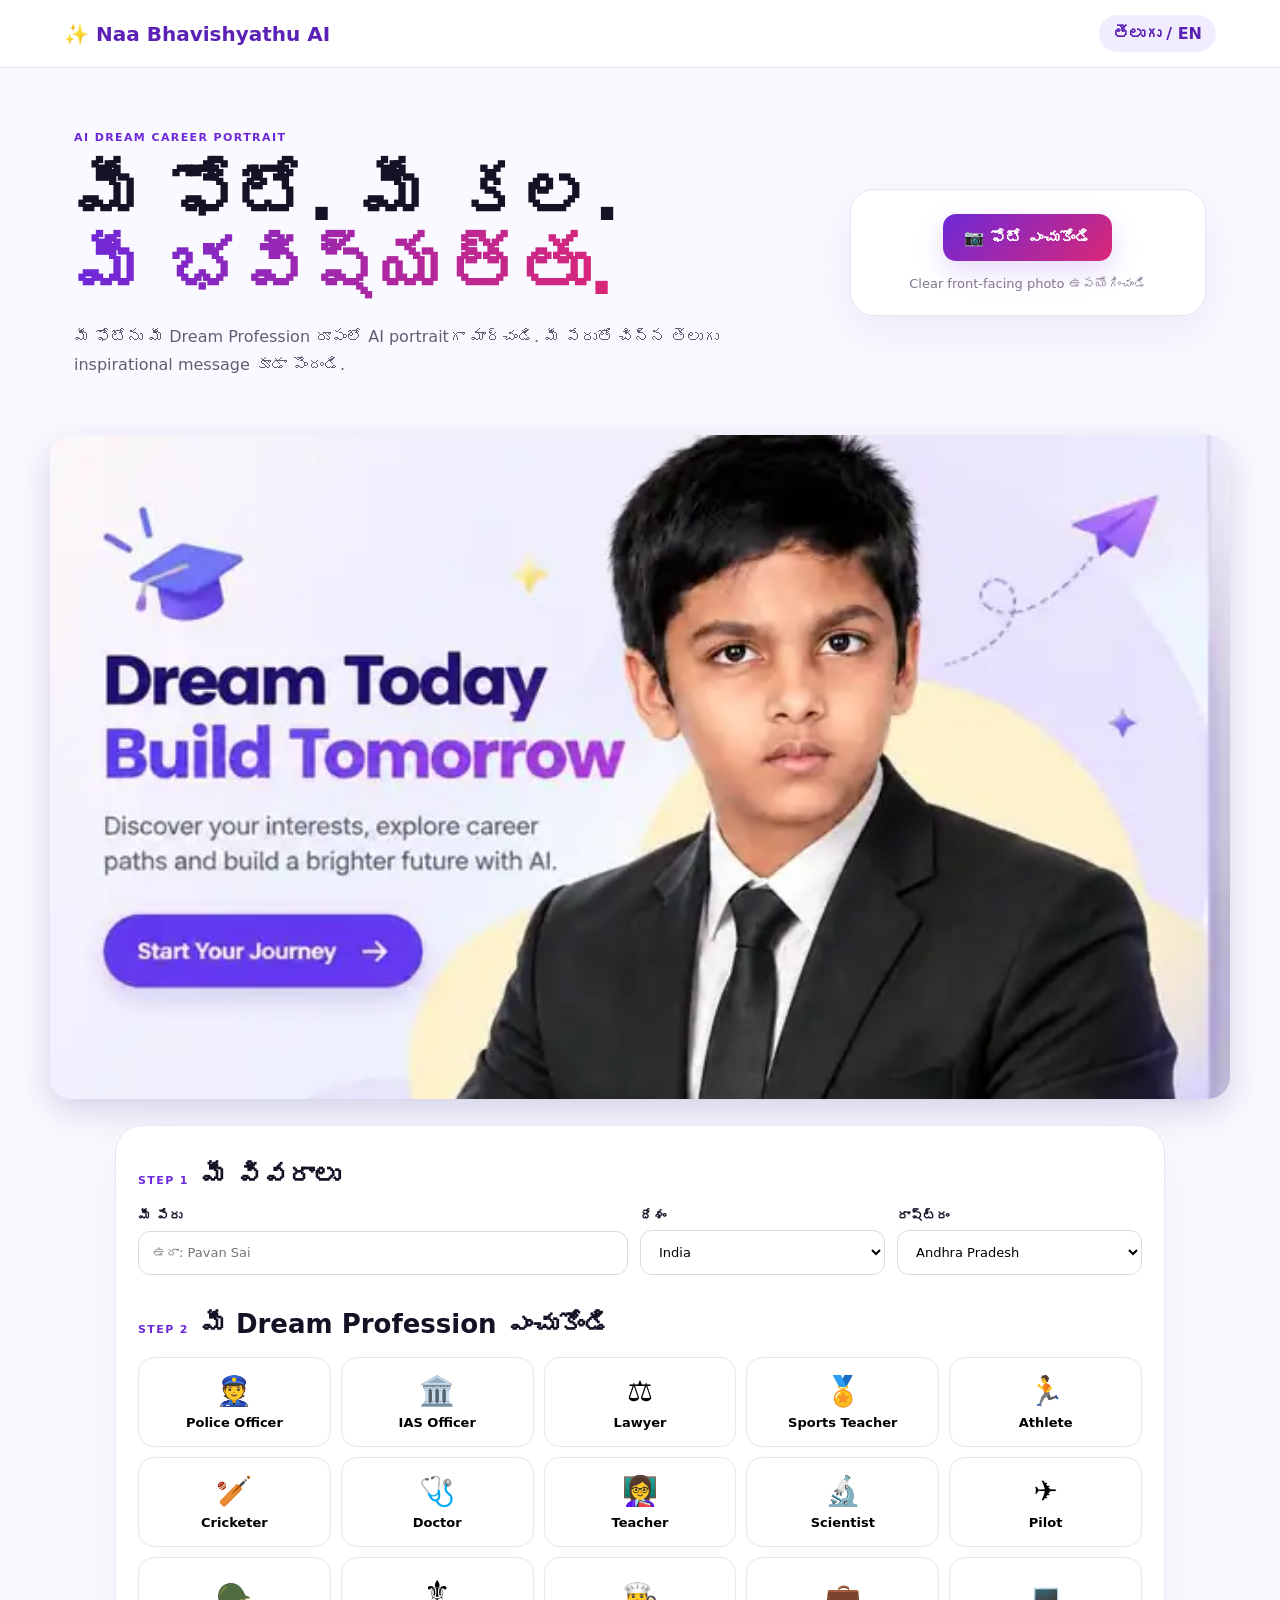
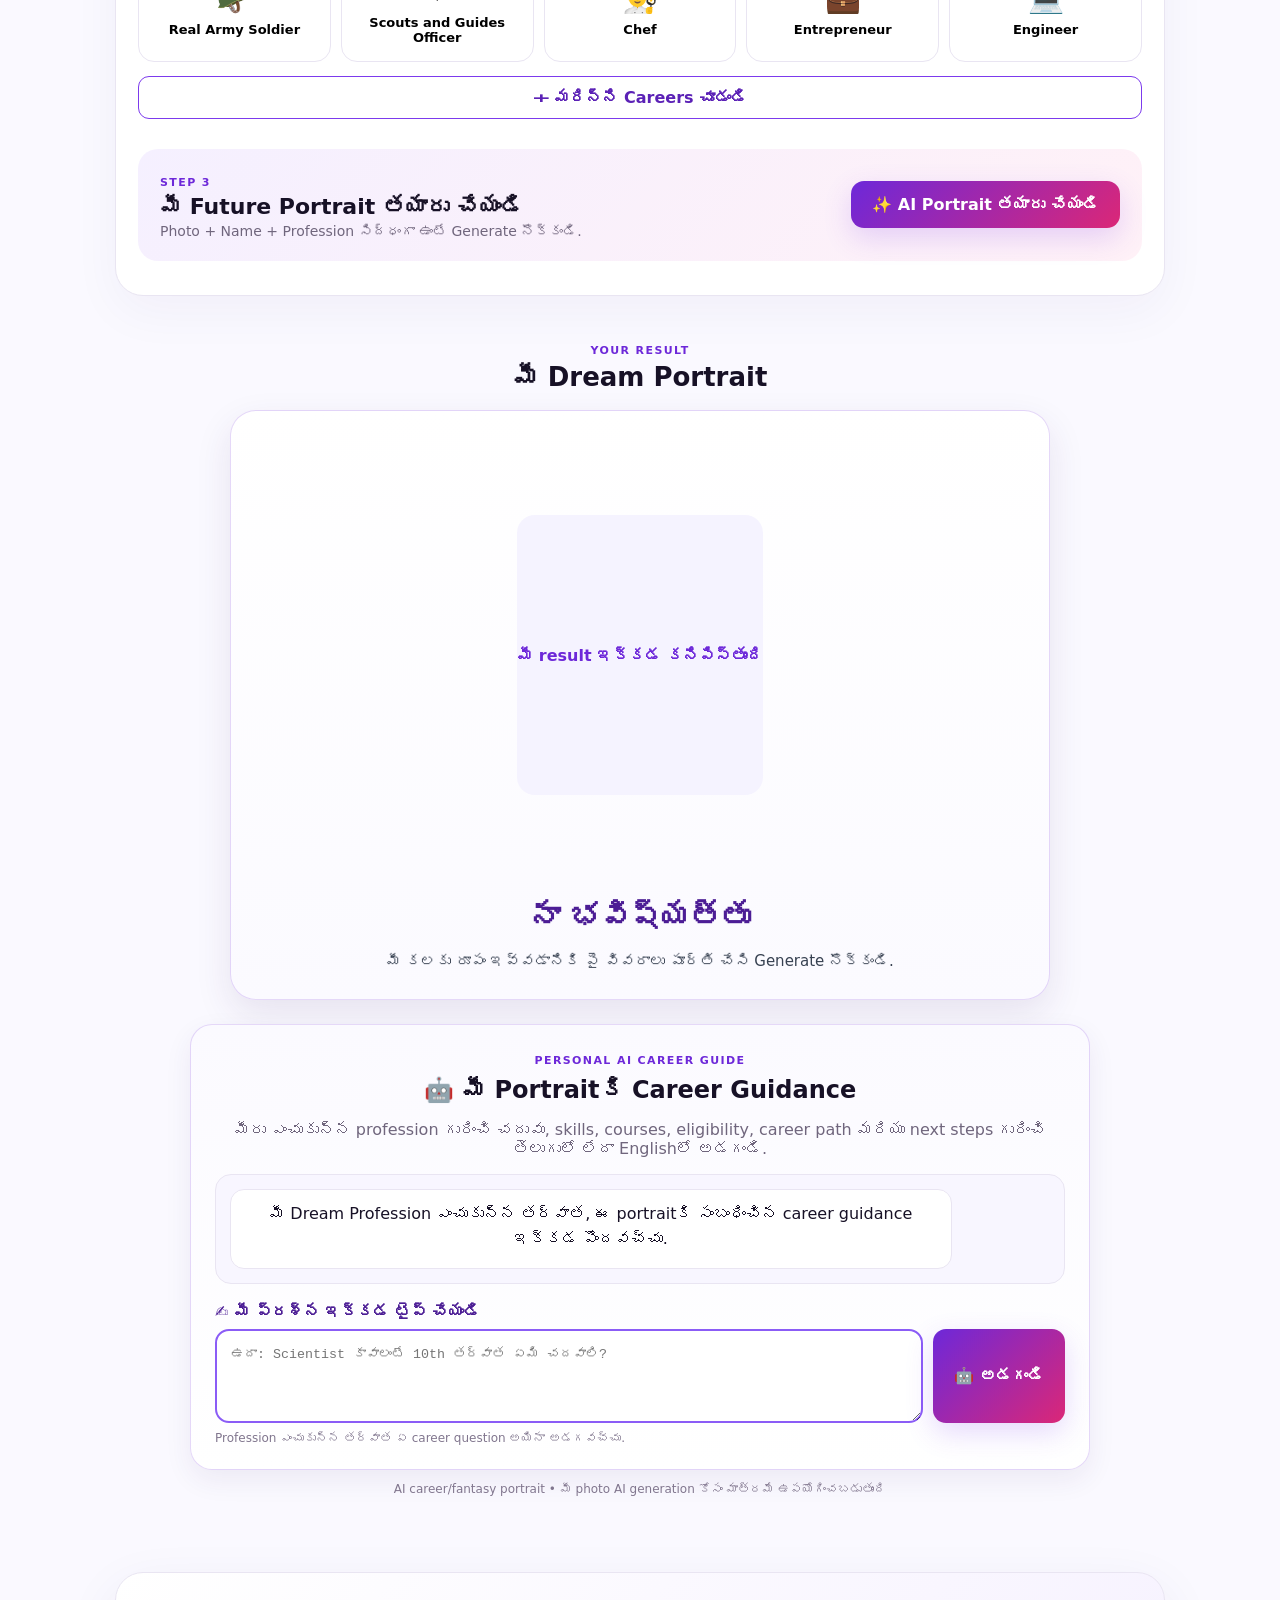
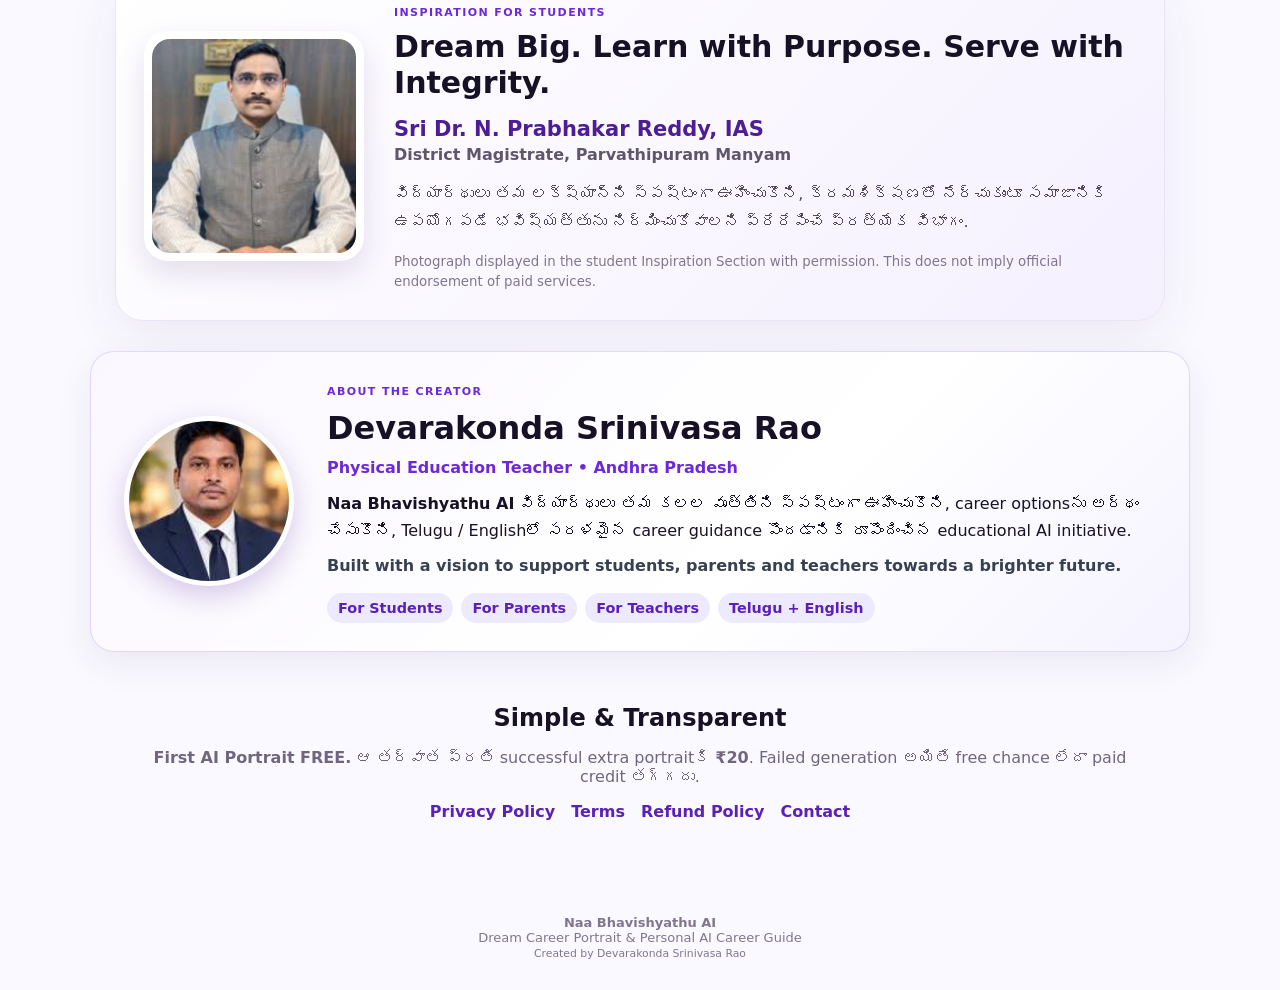
==== index.html @ 5240d1e5 "Add career answer and photo result panel" ====
<!doctype html>
<html lang="te">
<head>
<meta charset="UTF-8">
<meta name="viewport" content="width=device-width,initial-scale=1.0">
<meta name="theme-color" content="#6d28d9">
<title>Naa Bhavishyathu AI</title>
<!-- Google tag (gtag.js) -->
<script async src="https://www.googletagmanager.com/gtag/js?id=G-NR4S8W0K9M"></script>
<script>
  window.dataLayer = window.dataLayer || [];
  function gtag(){dataLayer.push(arguments);}
  gtag('js', new Date());
  gtag('config', 'G-NR4S8W0K9M');
</script>
<link rel="stylesheet" href="style.css?v=20261015-1">
<style>
[hidden]{display:none!important}
.poster{max-width:820px;margin:0 auto;padding:18px;border-radius:26px;background:linear-gradient(180deg,#ffffff 0%,#fbfaff 100%);border:1px solid rgba(109,40,217,.18);box-shadow:0 14px 36px rgba(55,32,95,.10);overflow:hidden}
.poster img{display:block;width:100%;max-height:760px;object-fit:cover;border-radius:18px;background:#f3f4f6}
.poster h3{margin:18px 8px 8px;text-align:center;font-size:clamp(1.35rem,2.4vw,1.9rem);color:#4c1d95}
.poster p{margin:0 12px 12px;text-align:center;line-height:1.75;font-size:1rem;color:#374151;white-space:pre-line}
.poster .placeholder{min-height:280px;display:grid;place-items:center;border-radius:18px;background:#f5f3ff;color:#6d28d9;font-weight:700}
.floating-roadmap{position:fixed;right:16px;bottom:18px;z-index:35;width:min(260px,38vw);border-radius:20px;overflow:hidden;background:#fff;border:1px solid rgba(109,40,217,.16);box-shadow:0 16px 40px rgba(55,32,95,.22)}
.floating-roadmap img{display:block;width:100%;height:auto}
.floating-roadmap .roadmap-label{padding:9px 10px;text-align:center;font-weight:800;font-size:.86rem;color:#5b21b6;background:linear-gradient(90deg,#fff7ed,#eef2ff)}
@media(max-width:700px){.floating-roadmap{width:150px;right:10px;bottom:12px;border-radius:14px}.floating-roadmap .roadmap-label{font-size:.72rem;padding:7px 6px}}



.creator-section{display:grid;grid-template-columns:180px minmax(0,1fr);gap:28px;align-items:center;margin:28px auto;padding:28px;max-width:1100px;border:1px solid rgba(109,40,217,.16);border-radius:24px;background:linear-gradient(135deg,#faf7ff 0%,#ffffff 62%,#f5f3ff 100%);box-shadow:0 12px 34px rgba(55,32,95,.08)}
.creator-photo{display:flex;justify-content:center;align-items:center}.creator-photo img{width:170px;height:170px;object-fit:cover;border-radius:50%;border:5px solid #fff;box-shadow:0 10px 28px rgba(76,29,149,.22);background:#ede9fe}.creator-copy .pill{display:inline-flex;margin-bottom:8px}.creator-copy h2{margin:4px 0 5px;font-size:clamp(1.45rem,2.5vw,2.05rem);line-height:1.15}.creator-role{margin:0 0 12px;font-weight:700;color:#6d28d9}.creator-copy p{margin:8px 0;line-height:1.7}.creator-trust{font-weight:700;color:#374151}.creator-tags{display:flex;flex-wrap:wrap;gap:8px;margin-top:14px}.creator-tags span{padding:7px 11px;border-radius:999px;background:#ede9fe;color:#5b21b6;font-size:.9rem;font-weight:700}
.result-agent{margin:24px auto 8px;max-width:900px;padding:24px;border:1px solid rgba(109,40,217,.18);border-radius:22px;background:linear-gradient(180deg,#fbfaff 0%,#fff 100%);box-shadow:0 10px 28px rgba(55,32,95,.07)}
.result-agent h2{margin:8px 0}.result-agent .agent-messages{margin-top:14px}
@media(max-width:700px){.creator-section{grid-template-columns:1fr;text-align:center;padding:22px 18px}.creator-photo img{width:145px;height:145px}.creator-tags{justify-content:center}.result-agent{padding:18px 14px;margin-top:18px}}
</style>
<script>
  window.va = window.va || function () { (window.vaq = window.vaq || []).push(arguments); };
  window.si = window.si || function () { (window.siq = window.siq || []).push(arguments); };
</script>
<script defer src="/_vercel/insights/script.js"></script>
<script defer src="/_vercel/speed-insights/script.js"></script>
<script src="https://checkout.razorpay.com/v1/checkout.js"></script><style id="corner-career-style">
.corner-career-card{position:fixed;right:14px;bottom:16px;z-index:30;width:min(330px,calc(100vw - 28px));padding:13px 15px;border-radius:20px;background:linear-gradient(125deg,#fff7ed,#ecfeff 55%,#f3e8ff);box-shadow:0 8px 32px #312e8150;border:2px solid #a78bfa;color:#312e81;text-align:center}
.corner-career-heading{font-size:1rem;font-weight:900;color:#6d28d9}
.corner-career-steps{display:flex;justify-content:center;align-items:center;flex-wrap:wrap;gap:5px;font-size:.76rem;margin:9px 0;font-weight:800}
.corner-career-steps b{color:#f97316}
.corner-career-card p{margin:0;font-size:.78rem;font-weight:700}
@media(max-width:650px){.corner-career-card{position:relative;right:auto;bottom:auto;width:auto;margin:12px 14px 20px;padding:12px}}
</style>
<style>.career-corner{position:fixed;right:14px;bottom:16px;z-index:25;width:min(235px,42vw);padding:15px;background:linear-gradient(130deg,#fff7ed,#dbeafe,#f3e8ff);border:2px solid #a78bfa;border-radius:18px;box-shadow:0 8px 28px #35205f35;text-align:center;color:#4c1d95}.career-corner strong{display:block;font-size:15px}.career-corner small{display:block;font-size:12px;line-height:1.5}@media(max-width:600px){.career-corner{width:150px;right:8px;bottom:8px;padding:8px}.career-corner strong{font-size:11px}.career-corner small{font-size:10px}}</style><style>.career-corner{position:fixed;right:14px;bottom:18px;z-index:20;width:min(315px,calc(100vw - 28px));padding:13px 15px;border-radius:18px;background:linear-gradient(125deg,#fff7ed,#dbeafe,#f3e8ff);border:2px solid #a78bfa;box-shadow:0 9px 30px #312e8160;color:#312e81;font-family:inherit}.career-corner-head{font-size:12px;font-weight:900;color:#6d28d9}.career-corner-title{font-size:19px;font-weight:900;margin:3px 0 9px}.career-corner-steps{display:flex;align-items:center;flex-wrap:wrap;gap:5px;font-size:11px;font-weight:800}.career-corner-steps span{padding:5px;border-radius:7px;background:#ffffffcf}@media(max-width:600px){.career-corner{position:relative;right:auto;bottom:auto;margin:10px auto 20px;width:calc(100% - 32px);box-sizing:border-box}}</style><style>
.corner-career-card{position:relative;max-width:340px;margin:12px 20px 20px auto;padding:18px;background:linear-gradient(135deg,#fef3c7,#dbeafe,#fce7f3);border:2px solid #a78bfa;border-radius:20px;box-shadow:0 12px 30px #4c1d9530;text-align:center;color:#4c1d95;font-weight:800;z-index:1}
.corner-career-icon{font-size:48px;margin-bottom:10px}
@media(max-width:650px){.corner-career-card{width:calc(100% - 32px);max-width:none;margin:12px 16px}}
</style><style id="front-landscape-style">
.front-landscape-banner{width:min(1180px,calc(100% - 28px));margin:18px auto 26px;border-radius:22px;overflow:hidden;box-shadow:0 12px 34px #312e8130;background:#fff}
.front-landscape-banner img{display:block;width:100%;aspect-ratio:16/9;object-fit:cover}
@media(max-width:650px){.front-landscape-banner{width:calc(100% - 20px);margin:12px auto 20px;border-radius:14px}}
</style></head>
<body>
<header>
  <div class="brand">✨ Naa Bhavishyathu AI</div>
  <button id="lang" type="button">తెలుగు / EN</button>
</header>
<main>
<section class="hero">
  <div class="hero-copy">
    <span class="pill">AI DREAM CAREER PORTRAIT</span>
    <h1 id="heroTitle">మీ ఫోటో. మీ కల.<br><em>మీ భవిష్యత్తు.</em></h1>
    <p id="heroText">మీ ఫోటోను మీ Dream Profession రూపంలో AI portraitగా మార్చండి. మీ పేరుతో చిన్న తెలుగు inspirational message కూడా పొందండి.</p>
  </div>
  <div class="upload-card">
    <button class="primary" id="uploadBtn" type="button" onclick="document.querySelector('#photo').click()">📷 ఫోటో ఎంచుకోండి</button>
    <input id="photo" type="file" accept="image/*" hidden>
    <div id="preview"><span class="upload-hint">Clear front-facing photo ఉపయోగించండి</span></div>
  </div>
</section>
<section class="front-landscape-banner" aria-label="Dream Today Build Tomorrow"><img src="[data-uri]" alt="Dream Today, Build Tomorrow" loading="eager" fetchpriority="high"></section>
<section class="builder">
  <div class="section-head"><span>STEP 1</span><h2 id="detailsTitle">మీ వివరాలు</h2></div>
  <div class="form-row">
    <label><b id="nameLabel">మీ పేరు</b><input id="personName" type="text" maxlength="50" placeholder="ఉదా: Pavan Sai"></label>
    <label><b id="countryLabel">దేశం</b><select id="country"><option value="India">India</option><option value="USA">USA</option><option value="UK">UK</option><option value="Canada">Canada</option><option value="Australia">Australia</option><option value="Other">Other</option></select></label>
    <label><b id="stateLabel">రాష్ట్రం</b><select id="state"><option value="Andhra Pradesh">Andhra Pradesh</option><option value="Telangana">Telangana</option><option value="Tamil Nadu">Tamil Nadu</option><option value="Karnataka">Karnataka</option><option value="Kerala">Kerala</option><option value="Maharashtra">Maharashtra</option><option value="Other">Other State</option></select></label>
  </div>
  <div class="section-head profession-head"><span>STEP 2</span><h2 id="professionTitle">మీ Dream Profession ఎంచుకోండి</h2></div>
  <div id="jobs" class="grid"></div>
  <div class="create-box"><div><span>STEP 3</span><h2 id="createTitle">మీ Future Portrait తయారు చేయండి</h2><p id="createText">Photo + Name + Profession సిద్ధంగా ఉంటే Generate నొక్కండి.</p></div><button class="primary generate" id="generate" type="button">✨ AI Portrait తయారు చేయండి</button></div>
</section>
<section class="result">
  <div class="section-head centered"><span>YOUR RESULT</span><h2 id="resultTitle">మీ Dream Portrait</h2></div>
  <div class="poster" id="poster"><div class="placeholder">మీ result ఇక్కడ కనిపిస్తుంది</div><h3 id="role">నా భవిష్యత్తు</h3><p id="story">మీ కలకు రూపం ఇవ్వడానికి పై వివరాలు పూర్తి చేసి Generate నొక్కండి.</p></div>

  <div class="career-agent result-agent">
    <span class="pill">PERSONAL AI CAREER GUIDE</span>
    <h2 id="agentTitle">🤖 మీ Portraitకి Career Guidance</h2>
    <p id="agentIntro">మీరు ఎంచుకున్న profession గురించి చదువు, skills, courses, eligibility, career path మరియు next steps గురించి తెలుగులో లేదా Englishలో అడగండి.</p>
    <div id="agentMessages" class="agent-messages"><div class="agent-bubble">మీ Dream Profession ఎంచుకున్న తర్వాత, ఈ portraitకి సంబంధించిన career guidance ఇక్కడ పొందవచ్చు.</div></div>
    <section id="careerResult" class="career-result" hidden aria-live="polite">
      <div class="career-result-top">
        <div class="career-result-heading">
          <span class="career-result-kicker">YOUR PERSONAL CAREER PLAN</span>
          <h3 id="careerResultHeading">Career Guidance</h3>
          <p class="career-result-question"><strong>మీ ప్రశ్న / Your question:</strong> <span id="careerResultQuestion"></span></p>
        </div>
        <div class="career-result-photo-wrap">
          <img id="careerResultPhoto" alt="AI-generated career portrait" hidden>
          <p id="careerResultPhotoHint" class="career-result-photo-hint">AI ఫోటోను ఈ guideలో చేర్చడానికి ముందుగా portrait తయారు చేయండి.</p>
        </div>
      </div>
      <div class="career-result-answer">
        <h4>💡 AI Answer / సమాధానం</h4>
        <p id="careerResultAnswer"></p>
      </div>
      <div class="career-result-plan">
        <div class="career-result-plan-head"><h4>🧭 Step-by-Step Plan / దశలవారీ ప్రణాళిక</h4><span>LEARN • PRACTISE • GROW</span></div>
        <div id="careerResultSteps" class="career-steps"></div>
        <p id="careerStepsEmpty" class="career-steps-empty" hidden>ఈ సమాధానంలో numbered steps రాలేదు. మరింత స్పష్టమైన plan కోసం మళ్లీ అడగండి.</p>
      </div>
      <aside id="careerResultNote" class="career-result-note" hidden></aside>
      <div class="career-result-downloads">
        <button class="secondary" id="downloadCareerPhoto" type="button">📷 Download AI Photo</button>
        <button class="primary" id="downloadCompleteResult" type="button">⬇️ Download Full Result</button>
        <button class="secondary" id="downloadGuideOnly" type="button">📝 Download Guide</button>
        <button class="secondary" id="saveResultPdf" type="button">🖨️ Print / Save as PDF</button>
      </div>
      <p class="career-result-footnote">మీ AI photo, సమాధానం, steps ఒకే ఫలితంగా సేవ్ చేసుకోవచ్చు.</p>
    </section>
    <label class="agent-question-label" id="agentQuestionLabel" for="agentQuestion">✍️ మీ ప్రశ్న ఇక్కడ టైప్ చేయండి</label>
    <div class="agent-input"><textarea id="agentQuestion" maxlength="300" rows="3" placeholder="ఉదా: Scientist కావాలంటే 10th తర్వాత ఏమి చదవాలి?"></textarea><button class="primary" id="askAgent" type="button">🤖 అడగండి</button></div>
    <div id="agentStatus" class="agent-status">Profession ఎంచుకున్న తర్వాత ఏ career question అయినా అడగవచ్చు.</div>
  </div>

  <div id="actions" class="actions" hidden><button class="secondary" id="download">⬇️ HD Download</button><button class="secondary" id="print">🖨️ A4 Print</button><button class="secondary" id="share">📲 WhatsApp Share</button></div>
  <div id="paymentBox" class="create-box" hidden><div><span>EXTRA PORTRAITS</span><h2 id="paymentTitle">మరిన్ని AI Portraits</h2><p id="paymentText">First portrait FREE. ప్రతి ₹20 paymentకి 1 extra portrait credit. Successful generation అయినప్పుడే credit తగ్గుతుంది.</p></div><button class="primary" id="payBtn" type="button">💳 Pay ₹20 & Continue</button></div>
  <p class="note">AI career/fantasy portrait • మీ photo AI generation కోసం మాత్రమే ఉపయోగించబడుతుంది</p>
</section>
<section class="inspiration" aria-labelledby="inspiration-title">
  <div class="inspiration-photo"><img src="/Screenshot_2026-09-23-10-25-00-75_3b224f628d910d58c5eadad3af98c9c7.jpg" alt="Sri Dr. N. Prabhakar Reddy, IAS"></div>
  <div class="inspiration-copy">
    <span class="pill">INSPIRATION FOR STUDENTS</span>
    <h2 id="inspiration-title">Dream Big. Learn with Purpose. Serve with Integrity.</h2>
    <h3>Sri Dr. N. Prabhakar Reddy, IAS</h3>
    <p class="official-role">District Magistrate, Parvathipuram Manyam</p>
    <p>విద్యార్థులు తమ లక్ష్యాన్ని స్పష్టంగా ఊహించుకొని, క్రమశిక్షణతో నేర్చుకుంటూ సమాజానికి ఉపయోగపడే భవిష్యత్తును నిర్మించుకోవాలని ప్రేరేపించే ప్రత్యేక విభాగం.</p>
    <small>Photograph displayed in the student Inspiration Section with permission. This does not imply official endorsement of paid services.</small>
  </div>
</section>
<section class="creator-section" aria-labelledby="creator-title">
  <div class="creator-photo"><img src="[data-uri]" alt="Devarakonda Srinivasa Rao, creator of Naa Bhavishyathu AI"></div>
  <div class="creator-copy">
    <span class="pill">ABOUT THE CREATOR</span>
    <h2 id="creator-title">Devarakonda Srinivasa Rao</h2>
    <p class="creator-role">Physical Education Teacher • Andhra Pradesh</p>
    <p><strong>Naa Bhavishyathu AI</strong> విద్యార్థులు తమ కలల వృత్తిని స్పష్టంగా ఊహించుకొని, career optionsను అర్థం చేసుకొని, Telugu / Englishలో సరళమైన career guidance పొందడానికి రూపొందించిన educational AI initiative.</p>
    <p class="creator-trust">Built with a vision to support students, parents and teachers towards a brighter future.</p>
    <div class="creator-tags"><span>For Students</span><span>For Parents</span><span>For Teachers</span><span>Telugu + English</span></div>
  </div>
</section>
<section class="launch-info">
  <h2>Simple & Transparent</h2>
  <p><strong>First AI Portrait FREE.</strong> ఆ తర్వాత ప్రతి successful extra portraitకి <strong>₹20</strong>. Failed generation అయితే free chance లేదా paid credit తగ్గదు.</p>
  <div class="policy-links"><a href="/privacy.html">Privacy Policy</a><a href="/terms.html">Terms</a><a href="/refund.html">Refund Policy</a><a href="/contact.html">Contact</a></div>
</section>
</main>
<footer><strong>Naa Bhavishyathu AI</strong><br><span>Dream Career Portrait & Personal AI Career Guide</span><br><small>Created by Devarakonda Srinivasa Rao</small></footer>
<script src="app.js?v=20261012-1"></script>
<script src="careers.js?v=20261012-1"></script>
<script src="entitlement.js?v=20261006-1"></script>
</body></html>
---- style.css ----
:root{font-family:Inter,"Noto Sans Telugu",system-ui,sans-serif;color:#171126;background:#faf9ff;--p:#6d28d9;--pink:#db2777;--line:#e9e5f2}*{box-sizing:border-box}body{margin:0}button,input,select{font:inherit}button{border:0;cursor:pointer}header{height:68px;padding:0 max(5vw,22px);display:flex;align-items:center;justify-content:space-between;border-bottom:1px solid var(--line);background:#fff;position:relative;z-index:10}.brand{font-weight:900;font-size:20px;color:#5b21b6}#lang{padding:9px 14px;border-radius:99px;background:#f2ecff;color:#5b21b6;font-weight:700}.hero{max-width:1180px;margin:auto;padding:58px 24px 38px;display:grid;grid-template-columns:1.35fr .65fr;gap:36px;align-items:center}.pill,.section-head span,.create-box span{font-size:11px;font-weight:900;letter-spacing:1.4px;color:var(--p)}h1{font-size:clamp(42px,6vw,70px);line-height:1.05;margin:15px 0 16px}h1 em{font-style:normal;background:linear-gradient(90deg,var(--p),var(--pink));-webkit-background-clip:text;color:transparent}.hero p{max-width:680px;color:#655b73;line-height:1.75;margin:0}.upload-card{background:#fff;border:1px solid var(--line);border-radius:24px;padding:24px;text-align:center;box-shadow:0 16px 45px #4c1d9512}.primary{background:linear-gradient(135deg,var(--p),var(--pink));color:#fff;padding:14px 21px;border-radius:13px;font-weight:850;box-shadow:0 10px 28px #7c3aed30}.primary:disabled{opacity:.65;cursor:wait}.upload-hint{display:block;margin-top:15px;color:#81768e;font-size:13px}#preview img{width:145px;height:145px;object-fit:cover;border-radius:18px;margin-top:16px;border:4px solid #fff;box-shadow:0 8px 25px #0002}.builder,.result{max-width:1050px;margin:auto;padding:34px 22px}.builder{background:#fff;border:1px solid var(--line);border-radius:28px;box-shadow:0 16px 50px #35106b0b}.section-head{display:flex;align-items:baseline;gap:12px;margin-bottom:18px}.section-head h2{font-size:26px;margin:0}.centered{justify-content:center;flex-direction:column;align-items:center;gap:5px}.form-row{display:grid;grid-template-columns:2fr 1fr 1fr;gap:12px}.form-row label{display:grid;gap:7px;font-size:13px}.form-row input,.form-row select{width:100%;padding:13px 14px;border:1px solid #ddd7e8;border-radius:12px;background:#fff;outline:none}.form-row input:focus,.form-row select:focus{border-color:#8b5cf6;box-shadow:0 0 0 3px #8b5cf615}.profession-head{margin-top:34px}.grid{display:grid;grid-template-columns:repeat(5,1fr);gap:10px}.job{padding:16px 8px;background:#fff;border:1.5px solid var(--line);border-radius:16px;text-align:center;transition:.18s}.job:hover,.job.active{border-color:#7c3aed;transform:translateY(-2px);box-shadow:0 7px 22px #7c3aed18}.job span{font-size:29px;display:block}.job b{display:block;margin-top:7px;font-size:13px}.create-box{margin-top:30px;padding:22px;border-radius:20px;background:linear-gradient(135deg,#f5f0ff,#fff1f7);display:flex;align-items:center;justify-content:space-between;gap:18px}.create-box h2{margin:4px 0;font-size:22px}.create-box p{margin:0;color:#70667d;font-size:14px}.generate{min-width:230px}.result{text-align:center;padding-top:48px}.poster{max-width:440px;min-height:590px;margin:18px auto;padding:18px;border-radius:25px;background:linear-gradient(160deg,#1f1147,#6d28d9 55%,#be185d);color:#fff;display:flex;flex-direction:column;justify-content:flex-end;box-shadow:0 24px 55px #35106b38}.poster img{width:100%;height:430px;object-fit:cover;border-radius:17px;margin-bottom:auto}.placeholder{margin:auto;color:#ffffffaa}.poster h3{font-size:25px;line-height:1.2;margin:14px 0 7px;overflow-wrap:anywhere}.poster #story{font-size:15px;line-height:1.6;margin:5px 4px 8px;white-space:pre-line;display:-webkit-box;-webkit-line-clamp:6;-webkit-box-orient:vertical;overflow:hidden}.actions{display:flex;gap:10px;justify-content:center;flex-wrap:wrap;margin:18px auto}.actions[hidden]{display:none}.secondary{padding:11px 15px;border-radius:11px;background:#fff;border:1.5px solid #7c3aed;color:#5b21b6;font-weight:800}.secondary:hover{background:#f4efff}.note{color:#81768e;font-size:12px}footer{text-align:center;padding:30px;color:#81768e;font-size:13px}@media(max-width:820px){.hero{grid-template-columns:1fr;text-align:center;padding-top:42px}.hero p{margin:auto}.grid{grid-template-columns:repeat(3,1fr)}.form-row{grid-template-columns:1fr 1fr}.form-row label:first-child{grid-column:1/-1}.create-box{flex-direction:column;text-align:center}.generate{width:100%}}@media(max-width:520px){header{height:60px}.brand{font-size:16px}.hero{padding:34px 16px 24px}h1{font-size:42px}.builder,.result{padding:25px 14px}.builder{border-radius:20px}.grid{grid-template-columns:repeat(2,1fr)}.form-row{grid-template-columns:1fr}.form-row label:first-child{grid-column:auto}.poster{min-height:520px;padding:14px}.poster img{height:360px}.poster h3{font-size:22px}.poster #story{font-size:14px;-webkit-line-clamp:5}.section-head h2{font-size:22px}}@media print{header,.hero,.builder,.section-head,#generate,.actions,.note,footer{display:none!important}.result{padding:0!important}.poster{box-shadow:none;margin:0 auto}}.launch-info{max-width:1050px;margin:18px auto 40px;padding:24px;text-align:center}.launch-info h2{margin:0 0 8px}.launch-info p{color:#70667d}.policy-links{display:flex;gap:16px;justify-content:center;flex-wrap:wrap;margin-top:14px}.policy-links a,.brand{text-decoration:none}.policy-links a{color:#5b21b6;font-weight:750}.legal{margin-top:44px;max-width:820px;line-height:1.75}.legal h1{font-size:34px}.legal p{color:#51485e}.career-agent{max-width:1050px;margin:24px auto;padding:28px 24px;background:#fff;border:1px solid var(--line);border-radius:24px;box-shadow:0 16px 50px #35106b0b}.career-agent h2{margin:8px 0}.career-agent>p{color:#70667d}.agent-messages{min-height:110px;max-height:340px;overflow:auto;background:#f8f6ff;border:1px solid var(--line);border-radius:16px;padding:14px;margin:18px 0;display:grid;gap:10px}.agent-bubble{justify-self:start;max-width:88%;background:#fff;border:1px solid var(--line);padding:11px 13px;border-radius:14px;line-height:1.6}.agent-bubble.user{justify-self:end;background:#ede9fe;color:#4c1d95}.agent-input{display:flex;gap:10px}.agent-input input{flex:1;padding:13px 14px;border:1px solid #ddd7e8;border-radius:12px;outline:none}@media(max-width:520px){.career-agent{margin:18px 14px;padding:20px 14px}.agent-input{flex-direction:column}.agent-input .primary{width:100%}}.agent-question-label{display:block;text-align:left;font-weight:850;color:#4c1d95;margin:6px 0 8px}.agent-input textarea{flex:1;min-height:78px;padding:14px;border:2px solid #8b5cf6;border-radius:14px;outline:none;resize:vertical;background:#fff;line-height:1.55}.agent-input textarea:focus{box-shadow:0 0 0 4px #8b5cf61a;border-color:#6d28d9}.agent-input .primary{align-self:stretch;min-width:125px}.agent-status{text-align:left;margin-top:8px;font-size:12px;color:#81768e}.agent-status.ready{color:#15803d;font-weight:750}.inspiration{max-width:1050px;margin:30px auto;padding:28px;display:grid;grid-template-columns:220px 1fr;gap:30px;align-items:center;background:linear-gradient(135deg,#fff,#f5f0ff);border:1px solid var(--line);border-radius:28px;box-shadow:0 18px 55px #35106b12}.inspiration-photo{padding:8px;background:#fff;border-radius:24px;box-shadow:0 12px 30px #35106b20}.inspiration-photo img{width:100%;display:block;border-radius:18px;aspect-ratio:1/1.05;object-fit:cover}.inspiration-copy h2{font-size:30px;line-height:1.2;margin:9px 0 16px}.inspiration-copy h3{font-size:21px;margin:0 0 4px;color:#4c1d95}.official-role{font-weight:750;margin:0 0 14px;color:#5f566b}.inspiration-copy>p:last-of-type{line-height:1.75;color:#51485e}.inspiration-copy small{display:block;margin-top:14px;color:#81768e;line-height:1.5}@media(max-width:700px){.inspiration{margin:22px 14px;padding:20px;grid-template-columns:1fr;text-align:center}.inspiration-photo{width:min(220px,70vw);margin:auto}.inspiration-copy h2{font-size:24px}}
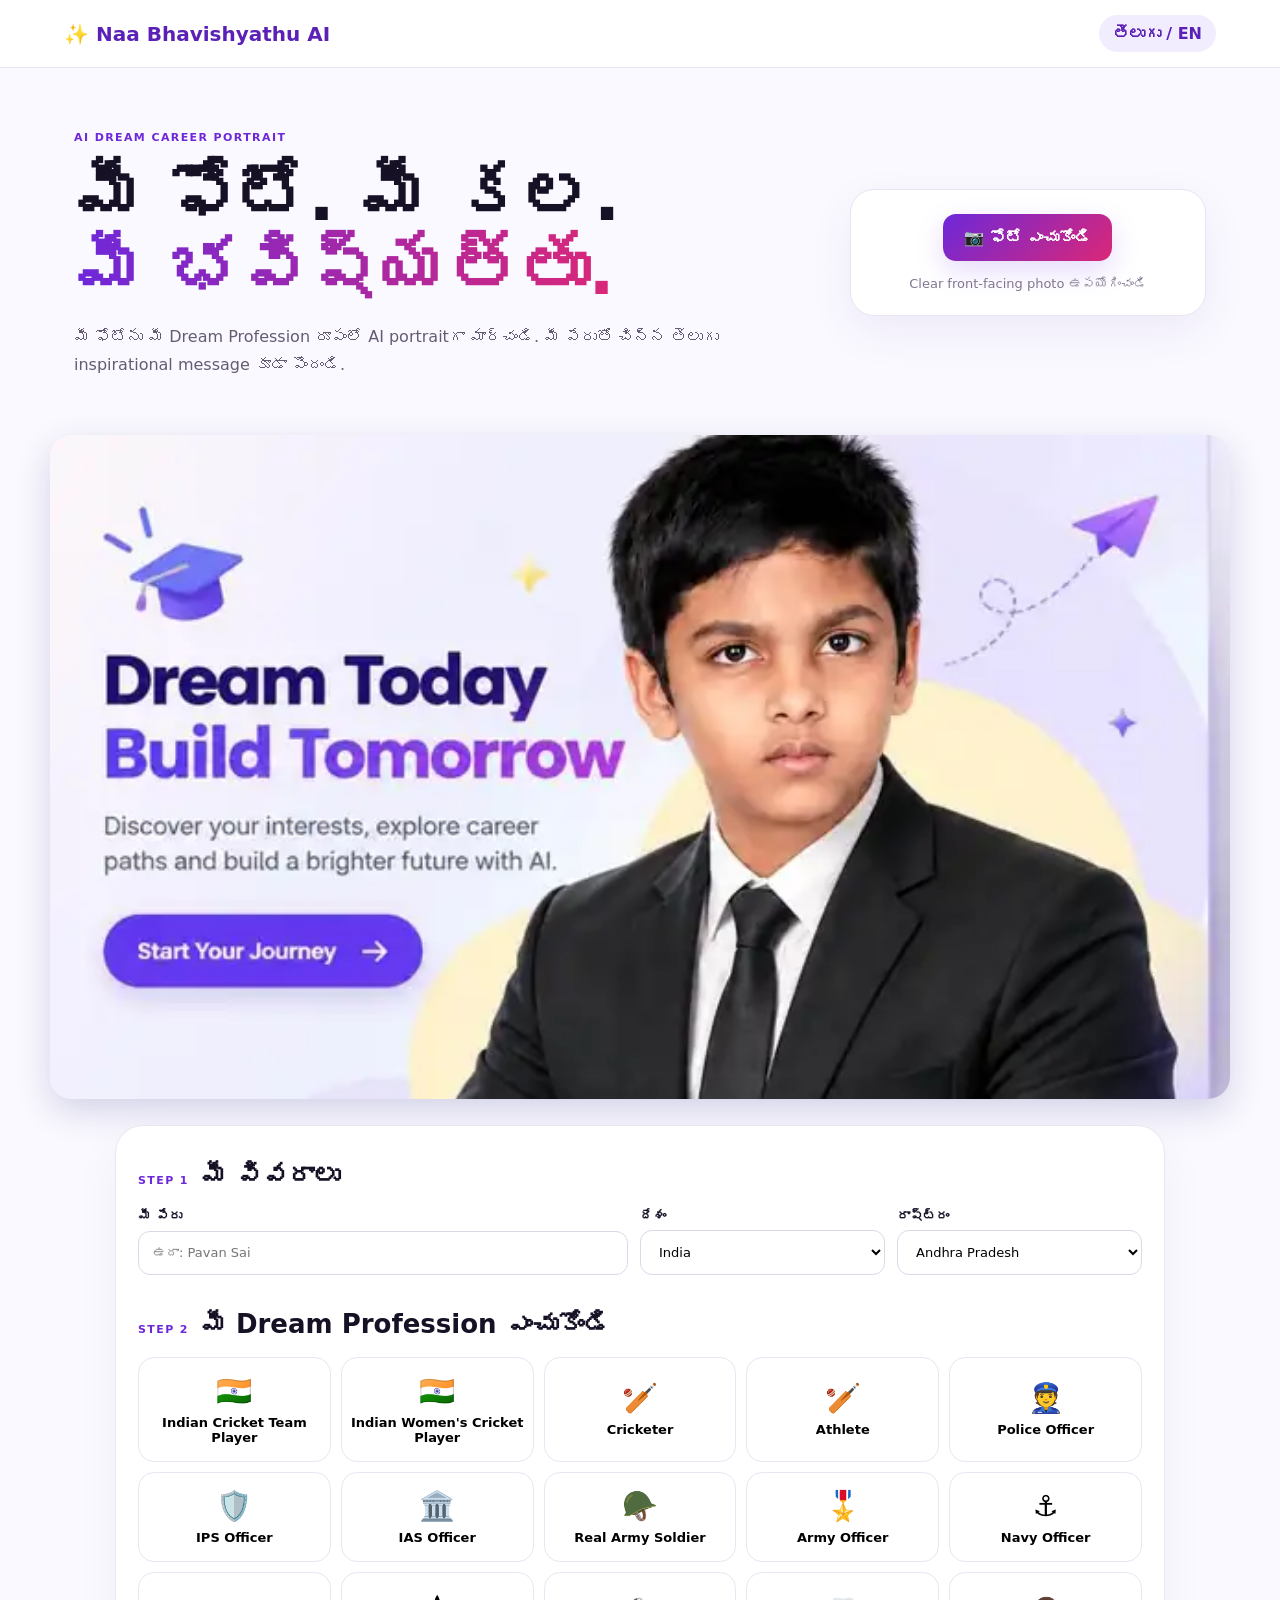
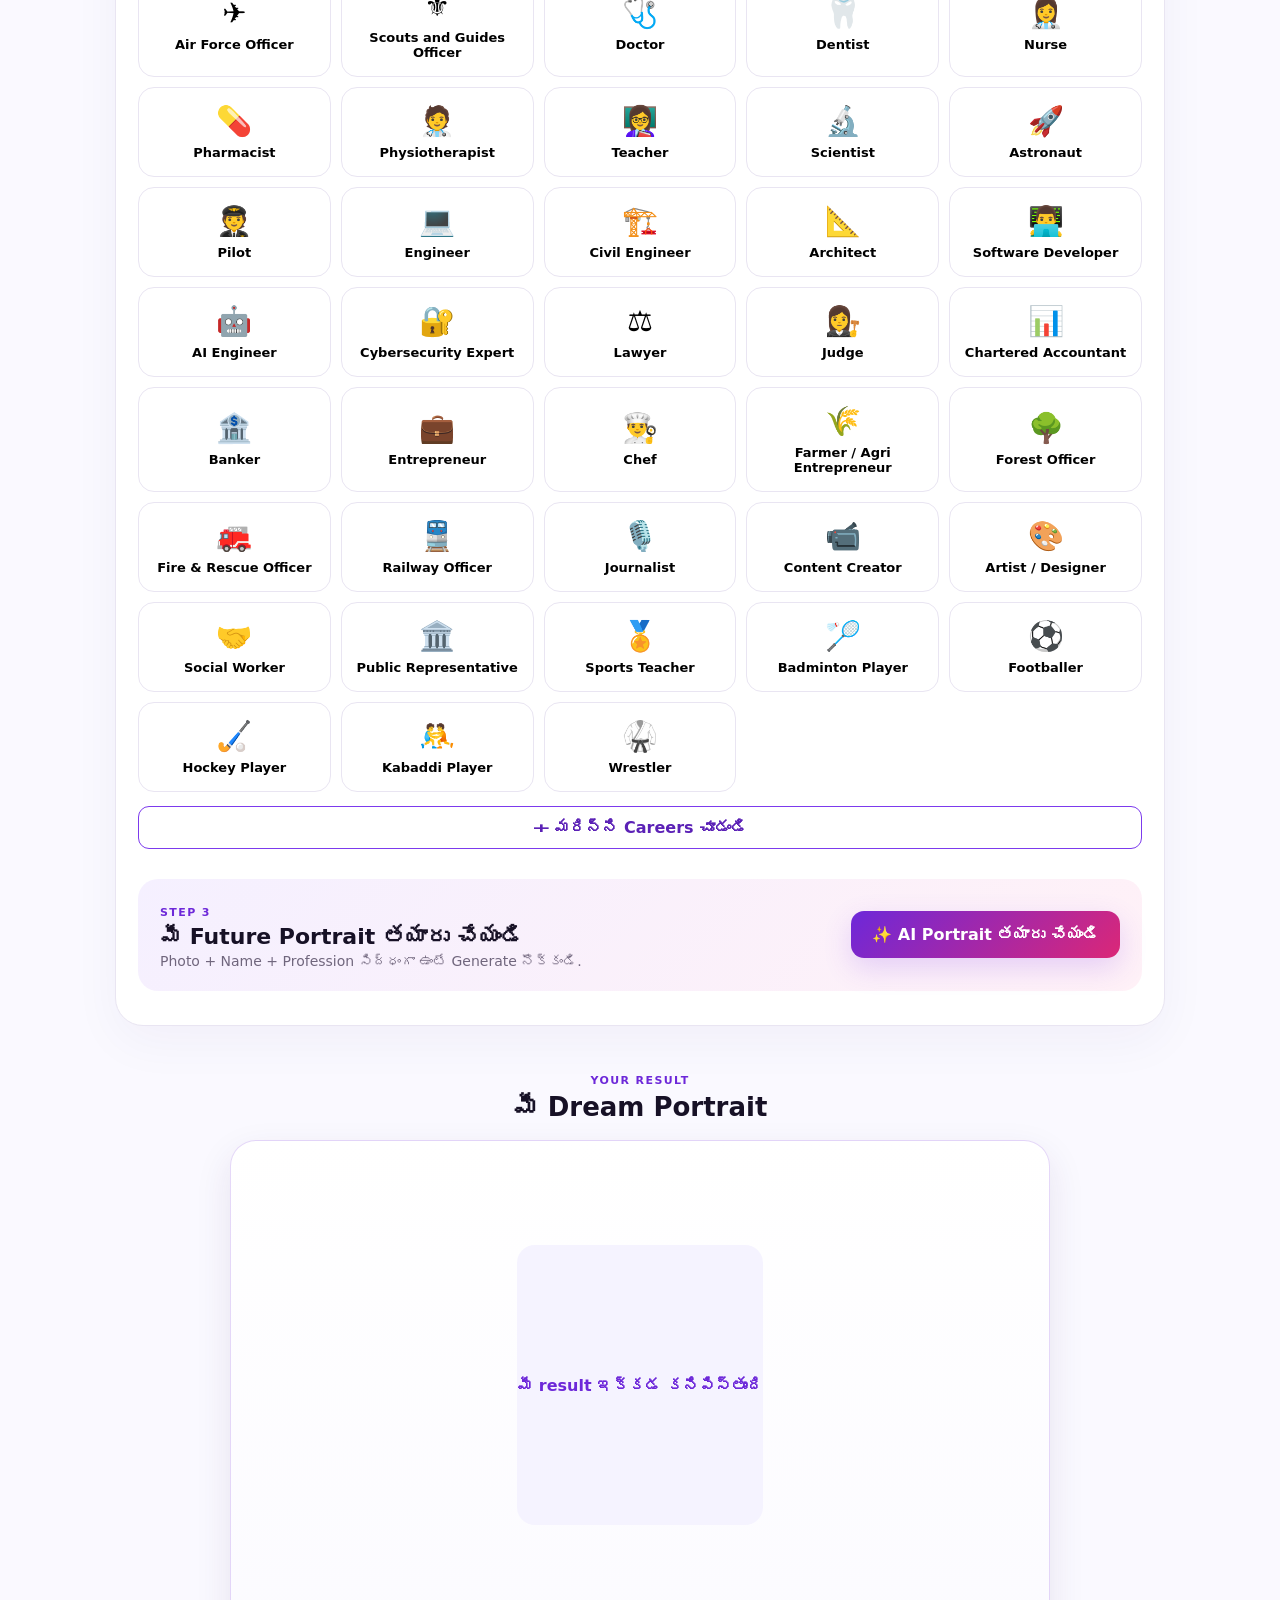
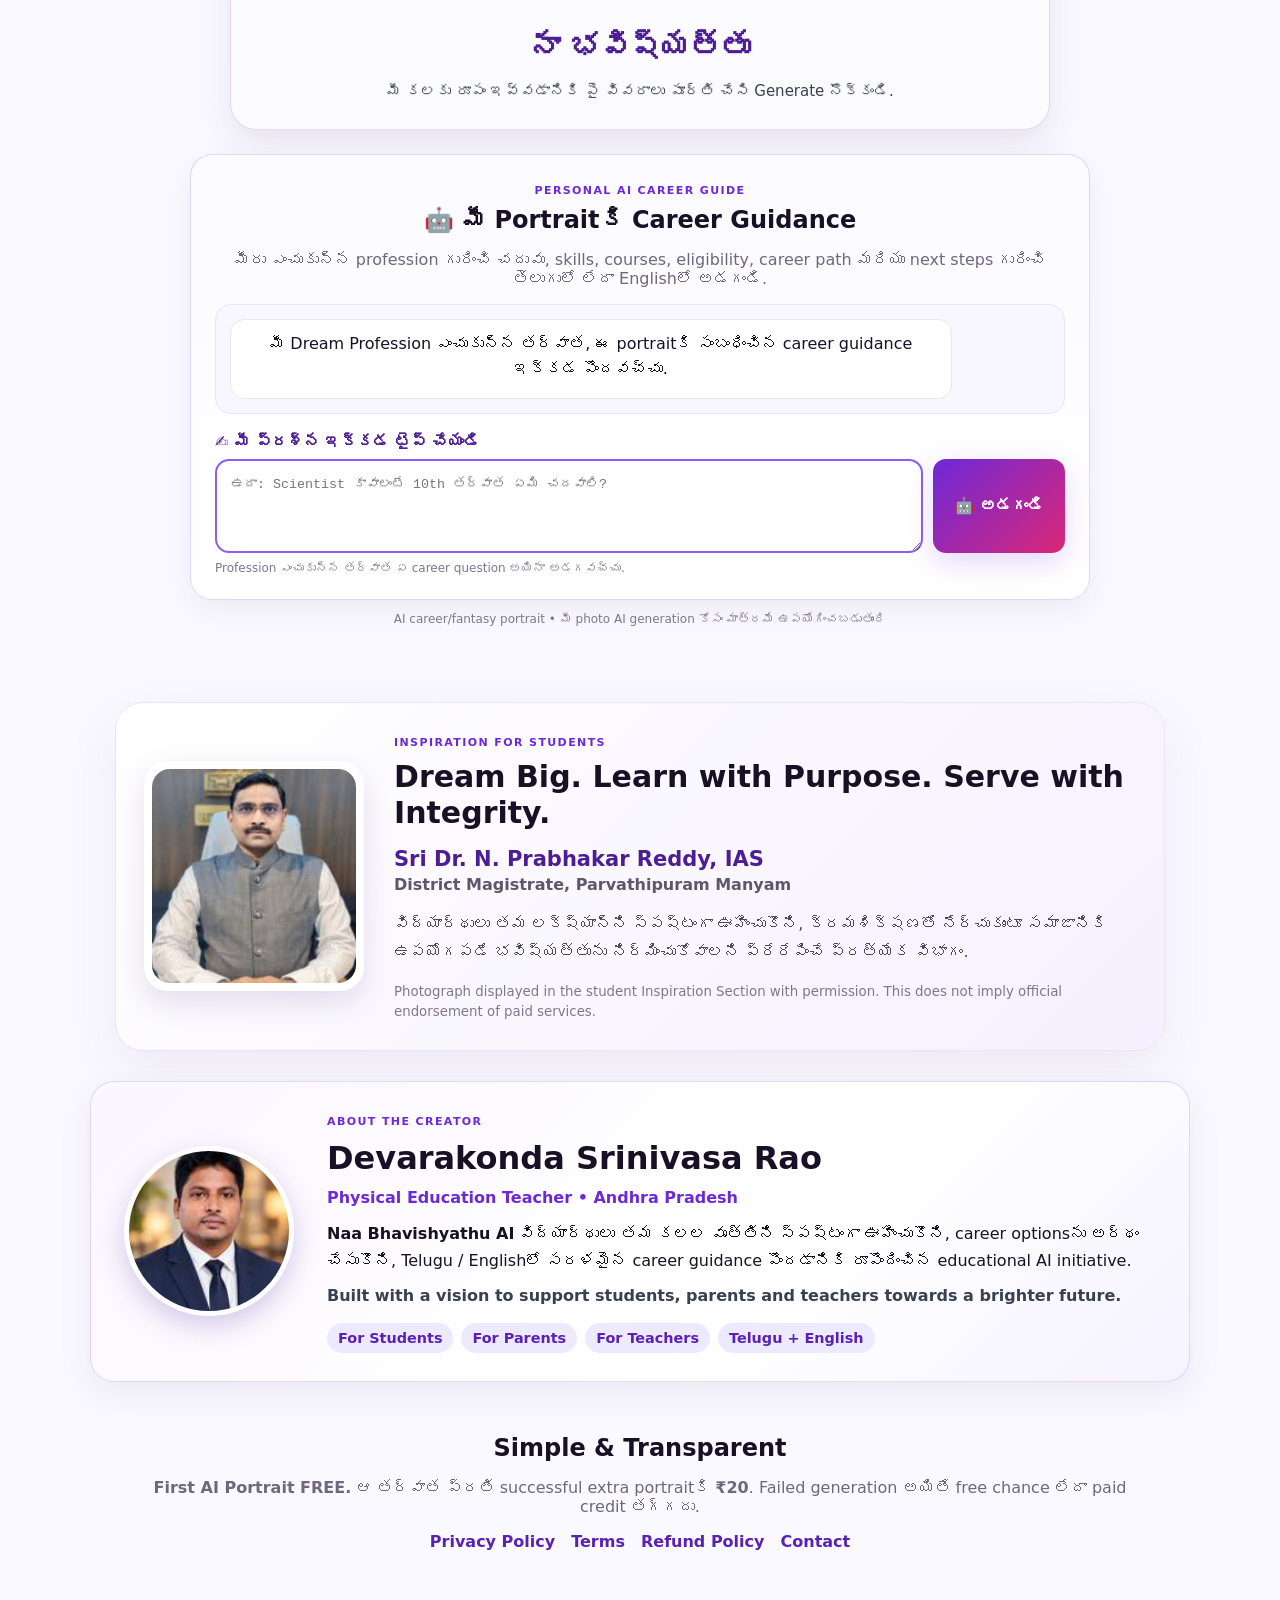
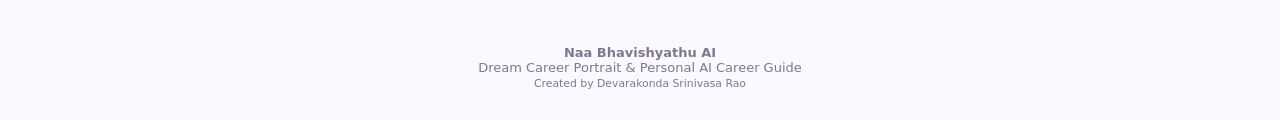
==== commit f8ea9200: "Refresh career tiles script cache version" ====
--- a/index.html
+++ b/index.html
@@ -164,7 +164,7 @@
 </section>
 </main>
 <footer><strong>Naa Bhavishyathu AI</strong><br><span>Dream Career Portrait & Personal AI Career Guide</span><br><small>Created by Devarakonda Srinivasa Rao</small></footer>
-<script src="app.js?v=20261012-1"></script>
+<script src="app.js?v=20261015-2"></script>
 <script src="careers.js?v=20261012-1"></script>
 <script src="entitlement.js?v=20261006-1"></script>
 </body></html>
--- a/style.css
+++ b/style.css
@@ -1 +1,36 @@
-:root{font-family:Inter,"Noto Sans Telugu",system-ui,sans-serif;color:#171126;background:#faf9ff;--p:#6d28d9;--pink:#db2777;--line:#e9e5f2}*{box-sizing:border-box}body{margin:0}button,input,select{font:inherit}button{border:0;cursor:pointer}header{height:68px;padding:0 max(5vw,22px);display:flex;align-items:center;justify-content:space-between;border-bottom:1px solid var(--line);background:#fff;position:relative;z-index:10}.brand{font-weight:900;font-size:20px;color:#5b21b6}#lang{padding:9px 14px;border-radius:99px;background:#f2ecff;color:#5b21b6;font-weight:700}.hero{max-width:1180px;margin:auto;padding:58px 24px 38px;display:grid;grid-template-columns:1.35fr .65fr;gap:36px;align-items:center}.pill,.section-head span,.create-box span{font-size:11px;font-weight:900;letter-spacing:1.4px;color:var(--p)}h1{font-size:clamp(42px,6vw,70px);line-height:1.05;margin:15px 0 16px}h1 em{font-style:normal;background:linear-gradient(90deg,var(--p),var(--pink));-webkit-background-clip:text;color:transparent}.hero p{max-width:680px;color:#655b73;line-height:1.75;margin:0}.upload-card{background:#fff;border:1px solid var(--line);border-radius:24px;padding:24px;text-align:center;box-shadow:0 16px 45px #4c1d9512}.primary{background:linear-gradient(135deg,var(--p),var(--pink));color:#fff;padding:14px 21px;border-radius:13px;font-weight:850;box-shadow:0 10px 28px #7c3aed30}.primary:disabled{opacity:.65;cursor:wait}.upload-hint{display:block;margin-top:15px;color:#81768e;font-size:13px}#preview img{width:145px;height:145px;object-fit:cover;border-radius:18px;margin-top:16px;border:4px solid #fff;box-shadow:0 8px 25px #0002}.builder,.result{max-width:1050px;margin:auto;padding:34px 22px}.builder{background:#fff;border:1px solid var(--line);border-radius:28px;box-shadow:0 16px 50px #35106b0b}.section-head{display:flex;align-items:baseline;gap:12px;margin-bottom:18px}.section-head h2{font-size:26px;margin:0}.centered{justify-content:center;flex-direction:column;align-items:center;gap:5px}.form-row{display:grid;grid-template-columns:2fr 1fr 1fr;gap:12px}.form-row label{display:grid;gap:7px;font-size:13px}.form-row input,.form-row select{width:100%;padding:13px 14px;border:1px solid #ddd7e8;border-radius:12px;background:#fff;outline:none}.form-row input:focus,.form-row select:focus{border-color:#8b5cf6;box-shadow:0 0 0 3px #8b5cf615}.profession-head{margin-top:34px}.grid{display:grid;grid-template-columns:repeat(5,1fr);gap:10px}.job{padding:16px 8px;background:#fff;border:1.5px solid var(--line);border-radius:16px;text-align:center;transition:.18s}.job:hover,.job.active{border-color:#7c3aed;transform:translateY(-2px);box-shadow:0 7px 22px #7c3aed18}.job span{font-size:29px;display:block}.job b{display:block;margin-top:7px;font-size:13px}.create-box{margin-top:30px;padding:22px;border-radius:20px;background:linear-gradient(135deg,#f5f0ff,#fff1f7);display:flex;align-items:center;justify-content:space-between;gap:18px}.create-box h2{margin:4px 0;font-size:22px}.create-box p{margin:0;color:#70667d;font-size:14px}.generate{min-width:230px}.result{text-align:center;padding-top:48px}.poster{max-width:440px;min-height:590px;margin:18px auto;padding:18px;border-radius:25px;background:linear-gradient(160deg,#1f1147,#6d28d9 55%,#be185d);color:#fff;display:flex;flex-direction:column;justify-content:flex-end;box-shadow:0 24px 55px #35106b38}.poster img{width:100%;height:430px;object-fit:cover;border-radius:17px;margin-bottom:auto}.placeholder{margin:auto;color:#ffffffaa}.poster h3{font-size:25px;line-height:1.2;margin:14px 0 7px;overflow-wrap:anywhere}.poster #story{font-size:15px;line-height:1.6;margin:5px 4px 8px;white-space:pre-line;display:-webkit-box;-webkit-line-clamp:6;-webkit-box-orient:vertical;overflow:hidden}.actions{display:flex;gap:10px;justify-content:center;flex-wrap:wrap;margin:18px auto}.actions[hidden]{display:none}.secondary{padding:11px 15px;border-radius:11px;background:#fff;border:1.5px solid #7c3aed;color:#5b21b6;font-weight:800}.secondary:hover{background:#f4efff}.note{color:#81768e;font-size:12px}footer{text-align:center;padding:30px;color:#81768e;font-size:13px}@media(max-width:820px){.hero{grid-template-columns:1fr;text-align:center;padding-top:42px}.hero p{margin:auto}.grid{grid-template-columns:repeat(3,1fr)}.form-row{grid-template-columns:1fr 1fr}.form-row label:first-child{grid-column:1/-1}.create-box{flex-direction:column;text-align:center}.generate{width:100%}}@media(max-width:520px){header{height:60px}.brand{font-size:16px}.hero{padding:34px 16px 24px}h1{font-size:42px}.builder,.result{padding:25px 14px}.builder{border-radius:20px}.grid{grid-template-columns:repeat(2,1fr)}.form-row{grid-template-columns:1fr}.form-row label:first-child{grid-column:auto}.poster{min-height:520px;padding:14px}.poster img{height:360px}.poster h3{font-size:22px}.poster #story{font-size:14px;-webkit-line-clamp:5}.section-head h2{font-size:22px}}@media print{header,.hero,.builder,.section-head,#generate,.actions,.note,footer{display:none!important}.result{padding:0!important}.poster{box-shadow:none;margin:0 auto}}.launch-info{max-width:1050px;margin:18px auto 40px;padding:24px;text-align:center}.launch-info h2{margin:0 0 8px}.launch-info p{color:#70667d}.policy-links{display:flex;gap:16px;justify-content:center;flex-wrap:wrap;margin-top:14px}.policy-links a,.brand{text-decoration:none}.policy-links a{color:#5b21b6;font-weight:750}.legal{margin-top:44px;max-width:820px;line-height:1.75}.legal h1{font-size:34px}.legal p{color:#51485e}.career-agent{max-width:1050px;margin:24px auto;padding:28px 24px;background:#fff;border:1px solid var(--line);border-radius:24px;box-shadow:0 16px 50px #35106b0b}.career-agent h2{margin:8px 0}.career-agent>p{color:#70667d}.agent-messages{min-height:110px;max-height:340px;overflow:auto;background:#f8f6ff;border:1px solid var(--line);border-radius:16px;padding:14px;margin:18px 0;display:grid;gap:10px}.agent-bubble{justify-self:start;max-width:88%;background:#fff;border:1px solid var(--line);padding:11px 13px;border-radius:14px;line-height:1.6}.agent-bubble.user{justify-self:end;background:#ede9fe;color:#4c1d95}.agent-input{display:flex;gap:10px}.agent-input input{flex:1;padding:13px 14px;border:1px solid #ddd7e8;border-radius:12px;outline:none}@media(max-width:520px){.career-agent{margin:18px 14px;padding:20px 14px}.agent-input{flex-direction:column}.agent-input .primary{width:100%}}.agent-question-label{display:block;text-align:left;font-weight:850;color:#4c1d95;margin:6px 0 8px}.agent-input textarea{flex:1;min-height:78px;padding:14px;border:2px solid #8b5cf6;border-radius:14px;outline:none;resize:vertical;background:#fff;line-height:1.55}.agent-input textarea:focus{box-shadow:0 0 0 4px #8b5cf61a;border-color:#6d28d9}.agent-input .primary{align-self:stretch;min-width:125px}.agent-status{text-align:left;margin-top:8px;font-size:12px;color:#81768e}.agent-status.ready{color:#15803d;font-weight:750}.inspiration{max-width:1050px;margin:30px auto;padding:28px;display:grid;grid-template-columns:220px 1fr;gap:30px;align-items:center;background:linear-gradient(135deg,#fff,#f5f0ff);border:1px solid var(--line);border-radius:28px;box-shadow:0 18px 55px #35106b12}.inspiration-photo{padding:8px;background:#fff;border-radius:24px;box-shadow:0 12px 30px #35106b20}.inspiration-photo img{width:100%;display:block;border-radius:18px;aspect-ratio:1/1.05;object-fit:cover}.inspiration-copy h2{font-size:30px;line-height:1.2;margin:9px 0 16px}.inspiration-copy h3{font-size:21px;margin:0 0 4px;color:#4c1d95}.official-role{font-weight:750;margin:0 0 14px;color:#5f566b}.inspiration-copy>p:last-of-type{line-height:1.75;color:#51485e}.inspiration-copy small{display:block;margin-top:14px;color:#81768e;line-height:1.5}@media(max-width:700px){.inspiration{margin:22px 14px;padding:20px;grid-template-columns:1fr;text-align:center}.inspiration-photo{width:min(220px,70vw);margin:auto}.inspiration-copy h2{font-size:24px}}+:root{font-family:Inter,"Noto Sans Telugu",system-ui,sans-serif;color:#171126;background:#faf9ff;--p:#6d28d9;--pink:#db2777;--line:#e9e5f2}*{box-sizing:border-box}body{margin:0}button,input,select{font:inherit}button{border:0;cursor:pointer}header{height:68px;padding:0 max(5vw,22px);display:flex;align-items:center;justify-content:space-between;border-bottom:1px solid var(--line);background:#fff;position:relative;z-index:10}.brand{font-weight:900;font-size:20px;color:#5b21b6}#lang{padding:9px 14px;border-radius:99px;background:#f2ecff;color:#5b21b6;font-weight:700}.hero{max-width:1180px;margin:auto;padding:58px 24px 38px;display:grid;grid-template-columns:1.35fr .65fr;gap:36px;align-items:center}.pill,.section-head span,.create-box span{font-size:11px;font-weight:900;letter-spacing:1.4px;color:var(--p)}h1{font-size:clamp(42px,6vw,70px);line-height:1.05;margin:15px 0 16px}h1 em{font-style:normal;background:linear-gradient(90deg,var(--p),var(--pink));-webkit-background-clip:text;color:transparent}.hero p{max-width:680px;color:#655b73;line-height:1.75;margin:0}.upload-card{background:#fff;border:1px solid var(--line);border-radius:24px;padding:24px;text-align:center;box-shadow:0 16px 45px #4c1d9512}.primary{background:linear-gradient(135deg,var(--p),var(--pink));color:#fff;padding:14px 21px;border-radius:13px;font-weight:850;box-shadow:0 10px 28px #7c3aed30}.primary:disabled{opacity:.65;cursor:wait}.upload-hint{display:block;margin-top:15px;color:#81768e;font-size:13px}#preview img{width:145px;height:145px;object-fit:cover;border-radius:18px;margin-top:16px;border:4px solid #fff;box-shadow:0 8px 25px #0002}.builder,.result{max-width:1050px;margin:auto;padding:34px 22px}.builder{background:#fff;border:1px solid var(--line);border-radius:28px;box-shadow:0 16px 50px #35106b0b}.section-head{display:flex;align-items:baseline;gap:12px;margin-bottom:18px}.section-head h2{font-size:26px;margin:0}.centered{justify-content:center;flex-direction:column;align-items:center;gap:5px}.form-row{display:grid;grid-template-columns:2fr 1fr 1fr;gap:12px}.form-row label{display:grid;gap:7px;font-size:13px}.form-row input,.form-row select{width:100%;padding:13px 14px;border:1px solid #ddd7e8;border-radius:12px;background:#fff;outline:none}.form-row input:focus,.form-row select:focus{border-color:#8b5cf6;box-shadow:0 0 0 3px #8b5cf615}.profession-head{margin-top:34px}.grid{display:grid;grid-template-columns:repeat(5,1fr);gap:10px}.job{padding:16px 8px;background:#fff;border:1.5px solid var(--line);border-radius:16px;text-align:center;transition:.18s}.job:hover,.job.active{border-color:#7c3aed;transform:translateY(-2px);box-shadow:0 7px 22px #7c3aed18}.job span{font-size:29px;display:block}.job b{display:block;margin-top:7px;font-size:13px}.create-box{margin-top:30px;padding:22px;border-radius:20px;background:linear-gradient(135deg,#f5f0ff,#fff1f7);display:flex;align-items:center;justify-content:space-between;gap:18px}.create-box h2{margin:4px 0;font-size:22px}.create-box p{margin:0;color:#70667d;font-size:14px}.generate{min-width:230px}.result{text-align:center;padding-top:48px}.poster{max-width:440px;min-height:590px;margin:18px auto;padding:18px;border-radius:25px;background:linear-gradient(160deg,#1f1147,#6d28d9 55%,#be185d);color:#fff;display:flex;flex-direction:column;justify-content:flex-end;box-shadow:0 24px 55px #35106b38}.poster img{width:100%;height:430px;object-fit:cover;border-radius:17px;margin-bottom:auto}.placeholder{margin:auto;color:#ffffffaa}.poster h3{font-size:25px;line-height:1.2;margin:14px 0 7px;overflow-wrap:anywhere}.poster #story{font-size:15px;line-height:1.6;margin:5px 4px 8px;white-space:pre-line;display:-webkit-box;-webkit-line-clamp:6;-webkit-box-orient:vertical;overflow:hidden}.actions{display:flex;gap:10px;justify-content:center;flex-wrap:wrap;margin:18px auto}.actions[hidden]{display:none}.secondary{padding:11px 15px;border-radius:11px;background:#fff;border:1.5px solid #7c3aed;color:#5b21b6;font-weight:800}.secondary:hover{background:#f4efff}.note{color:#81768e;font-size:12px}footer{text-align:center;padding:30px;color:#81768e;font-size:13px}@media(max-width:820px){.hero{grid-template-columns:1fr;text-align:center;padding-top:42px}.hero p{margin:auto}.grid{grid-template-columns:repeat(3,1fr)}.form-row{grid-template-columns:1fr 1fr}.form-row label:first-child{grid-column:1/-1}.create-box{flex-direction:column;text-align:center}.generate{width:100%}}@media(max-width:520px){header{height:60px}.brand{font-size:16px}.hero{padding:34px 16px 24px}h1{font-size:42px}.builder,.result{padding:25px 14px}.builder{border-radius:20px}.grid{grid-template-columns:repeat(2,1fr)}.form-row{grid-template-columns:1fr}.form-row label:first-child{grid-column:auto}.poster{min-height:520px;padding:14px}.poster img{height:360px}.poster h3{font-size:22px}.poster #story{font-size:14px;-webkit-line-clamp:5}.section-head h2{font-size:22px}}@media print{header,.hero,.builder,.section-head,#generate,.actions,.note,footer{display:none!important}.result{padding:0!important}.poster{box-shadow:none;margin:0 auto}}.launch-info{max-width:1050px;margin:18px auto 40px;padding:24px;text-align:center}.launch-info h2{margin:0 0 8px}.launch-info p{color:#70667d}.policy-links{display:flex;gap:16px;justify-content:center;flex-wrap:wrap;margin-top:14px}.policy-links a,.brand{text-decoration:none}.policy-links a{color:#5b21b6;font-weight:750}.legal{margin-top:44px;max-width:820px;line-height:1.75}.legal h1{font-size:34px}.legal p{color:#51485e}.career-agent{max-width:1050px;margin:24px auto;padding:28px 24px;background:#fff;border:1px solid var(--line);border-radius:24px;box-shadow:0 16px 50px #35106b0b}.career-agent h2{margin:8px 0}.career-agent>p{color:#70667d}.agent-messages{min-height:110px;max-height:340px;overflow:auto;background:#f8f6ff;border:1px solid var(--line);border-radius:16px;padding:14px;margin:18px 0;display:grid;gap:10px}.agent-bubble{justify-self:start;max-width:88%;background:#fff;border:1px solid var(--line);padding:11px 13px;border-radius:14px;line-height:1.6}.agent-bubble.user{justify-self:end;background:#ede9fe;color:#4c1d95}.agent-input{display:flex;gap:10px}.agent-input input{flex:1;padding:13px 14px;border:1px solid #ddd7e8;border-radius:12px;outline:none}@media(max-width:520px){.career-agent{margin:18px 14px;padding:20px 14px}.agent-input{flex-direction:column}.agent-input .primary{width:100%}}.agent-question-label{display:block;text-align:left;font-weight:850;color:#4c1d95;margin:6px 0 8px}.agent-input textarea{flex:1;min-height:78px;padding:14px;border:2px solid #8b5cf6;border-radius:14px;outline:none;resize:vertical;background:#fff;line-height:1.55}.agent-input textarea:focus{box-shadow:0 0 0 4px #8b5cf61a;border-color:#6d28d9}.agent-input .primary{align-self:stretch;min-width:125px}.agent-status{text-align:left;margin-top:8px;font-size:12px;color:#81768e}.agent-status.ready{color:#15803d;font-weight:750}.inspiration{max-width:1050px;margin:30px auto;padding:28px;display:grid;grid-template-columns:220px 1fr;gap:30px;align-items:center;background:linear-gradient(135deg,#fff,#f5f0ff);border:1px solid var(--line);border-radius:28px;box-shadow:0 18px 55px #35106b12}.inspiration-photo{padding:8px;background:#fff;border-radius:24px;box-shadow:0 12px 30px #35106b20}.inspiration-photo img{width:100%;display:block;border-radius:18px;aspect-ratio:1/1.05;object-fit:cover}.inspiration-copy h2{font-size:30px;line-height:1.2;margin:9px 0 16px}.inspiration-copy h3{font-size:21px;margin:0 0 4px;color:#4c1d95}.official-role{font-weight:750;margin:0 0 14px;color:#5f566b}.inspiration-copy>p:last-of-type{line-height:1.75;color:#51485e}.inspiration-copy small{display:block;margin-top:14px;color:#81768e;line-height:1.5}@media(max-width:700px){.inspiration{margin:22px 14px;padding:20px;grid-template-columns:1fr;text-align:center}.inspiration-photo{width:min(220px,70vw);margin:auto}.inspiration-copy h2{font-size:24px}}
+
+/* Career Agent rich result panel: isolated styles to preserve existing sections */
+.career-result{margin:18px 0 6px;padding:22px;border:1px solid #ddd6fe;border-radius:22px;background:linear-gradient(145deg,#fff 0%,#f5f3ff 42%,#eff6ff 100%);box-shadow:0 14px 36px #312e8112;text-align:left;color:#2e2345}
+.career-result[hidden]{display:none!important}
+.career-result-top{display:grid;grid-template-columns:minmax(0,1fr) minmax(170px,240px);gap:20px;align-items:center;padding:4px 0 18px;border-bottom:1px solid #e9e3f7}
+.career-result-kicker{display:inline-flex;padding:6px 10px;border-radius:999px;background:#ede9fe;color:#6d28d9;font-size:11px;font-weight:900;letter-spacing:.8px}
+.career-result-heading h3{margin:10px 0 8px;color:#312e81;font-size:clamp(21px,3vw,28px);line-height:1.25;overflow-wrap:anywhere}
+.career-result-question{margin:0;color:#5b526b;line-height:1.65;overflow-wrap:anywhere}
+.career-result-photo-wrap{min-width:0;padding:9px;border-radius:18px;background:linear-gradient(135deg,#ddd6fe,#dbeafe,#ccfbf1)}
+.career-result-photo-wrap img{display:block;width:100%;max-height:320px;aspect-ratio:4/5;object-fit:cover;border-radius:12px;background:#f8fafc}
+.career-result-photo-hint{margin:0;padding:20px 8px;text-align:center;color:#5b21b6;font-size:13px;line-height:1.6}
+.career-result-answer{margin:18px 0;padding:18px;border-radius:16px;background:#fff;border:1px solid #dbeafe;border-left:6px solid #3b82f6}
+.career-result-answer h4,.career-result-plan h4{margin:0 0 10px;font-size:17px;color:#312e81}
+.career-result-answer p{margin:0;line-height:1.8;color:#3f3651;white-space:pre-line;overflow-wrap:anywhere}
+.career-result-plan{padding:4px 0 0}
+.career-result-plan-head{display:flex;justify-content:space-between;align-items:center;gap:10px;flex-wrap:wrap;margin-bottom:12px}
+.career-result-plan-head h4{margin:0}
+.career-result-plan-head>span{font-size:10px;font-weight:900;letter-spacing:.8px;color:#0f766e;background:#ccfbf1;border-radius:999px;padding:6px 9px}
+.career-steps{display:grid;grid-template-columns:repeat(2,minmax(0,1fr));gap:12px}
+.career-step-card{display:flex;align-items:flex-start;gap:12px;min-width:0;padding:15px;border:1px solid #e5e7eb;border-radius:16px;background:#fff;box-shadow:0 6px 16px #312e8108}
+.career-step-number{display:grid;place-items:center;flex:0 0 38px;width:38px;height:38px;border-radius:12px;font-size:14px;font-weight:950;color:#fff;background:#6d28d9}
+.career-step-content{min-width:0}
+.career-step-content h4{margin:1px 0 6px;color:#312e81;font-size:15px;line-height:1.35;overflow-wrap:anywhere}
+.career-step-content p{margin:0;color:#51485e;font-size:14px;line-height:1.7;white-space:pre-line;overflow-wrap:anywhere}
+.career-step-card.step-color-1{background:linear-gradient(135deg,#eff6ff,#fff);border-color:#bfdbfe}.career-step-card.step-color-1 .career-step-number{background:#2563eb}
+.career-step-card.step-color-2{background:linear-gradient(135deg,#f5f3ff,#fff);border-color:#ddd6fe}.career-step-card.step-color-2 .career-step-number{background:#7c3aed}
+.career-step-card.step-color-3{background:linear-gradient(135deg,#ecfdf5,#fff);border-color:#a7f3d0}.career-step-card.step-color-3 .career-step-number{background:#059669}
+.career-step-card.step-color-4{background:linear-gradient(135deg,#fff7ed,#fff);border-color:#fed7aa}.career-step-card.step-color-4 .career-step-number{background:#ea580c}
+.career-step-card.step-color-5{background:linear-gradient(135deg,#fdf2f8,#fff);border-color:#fbcfe8}.career-step-card.step-color-5 .career-step-number{background:#db2777}
+.career-steps-empty{margin:12px 0;color:#7c2d12;background:#fff7ed;border:1px solid #fed7aa;border-radius:12px;padding:12px;line-height:1.6}
+.career-result-note{margin-top:16px;padding:14px 16px;border:1px solid #fed7aa;border-radius:14px;background:#fff7ed;color:#7c2d12;line-height:1.7;white-space:pre-line}
+.career-result-downloads{display:flex;flex-wrap:wrap;gap:10px;margin-top:20px;padding-top:18px;border-top:1px solid #e9e3f7}
+.career-result-downloads button{flex:1 1 190px;min-height:46px;white-space:normal;line-height:1.4}
+.career-result-footnote{margin:12px 0 0;text-align:center;color:#756b88;font-size:12px;line-height:1.6}
+@media(max-width:650px){.career-result{padding:15px;border-radius:17px}.career-result-top{grid-template-columns:1fr;gap:14px}.career-result-photo-wrap{width:min(100%,280px);margin:0 auto}.career-result-photo-wrap img{max-height:350px}.career-result-answer{padding:14px}.career-steps{grid-template-columns:1fr}.career-step-card{padding:13px}.career-result-downloads{flex-direction:column}.career-result-downloads button{width:100%;flex-basis:auto}}
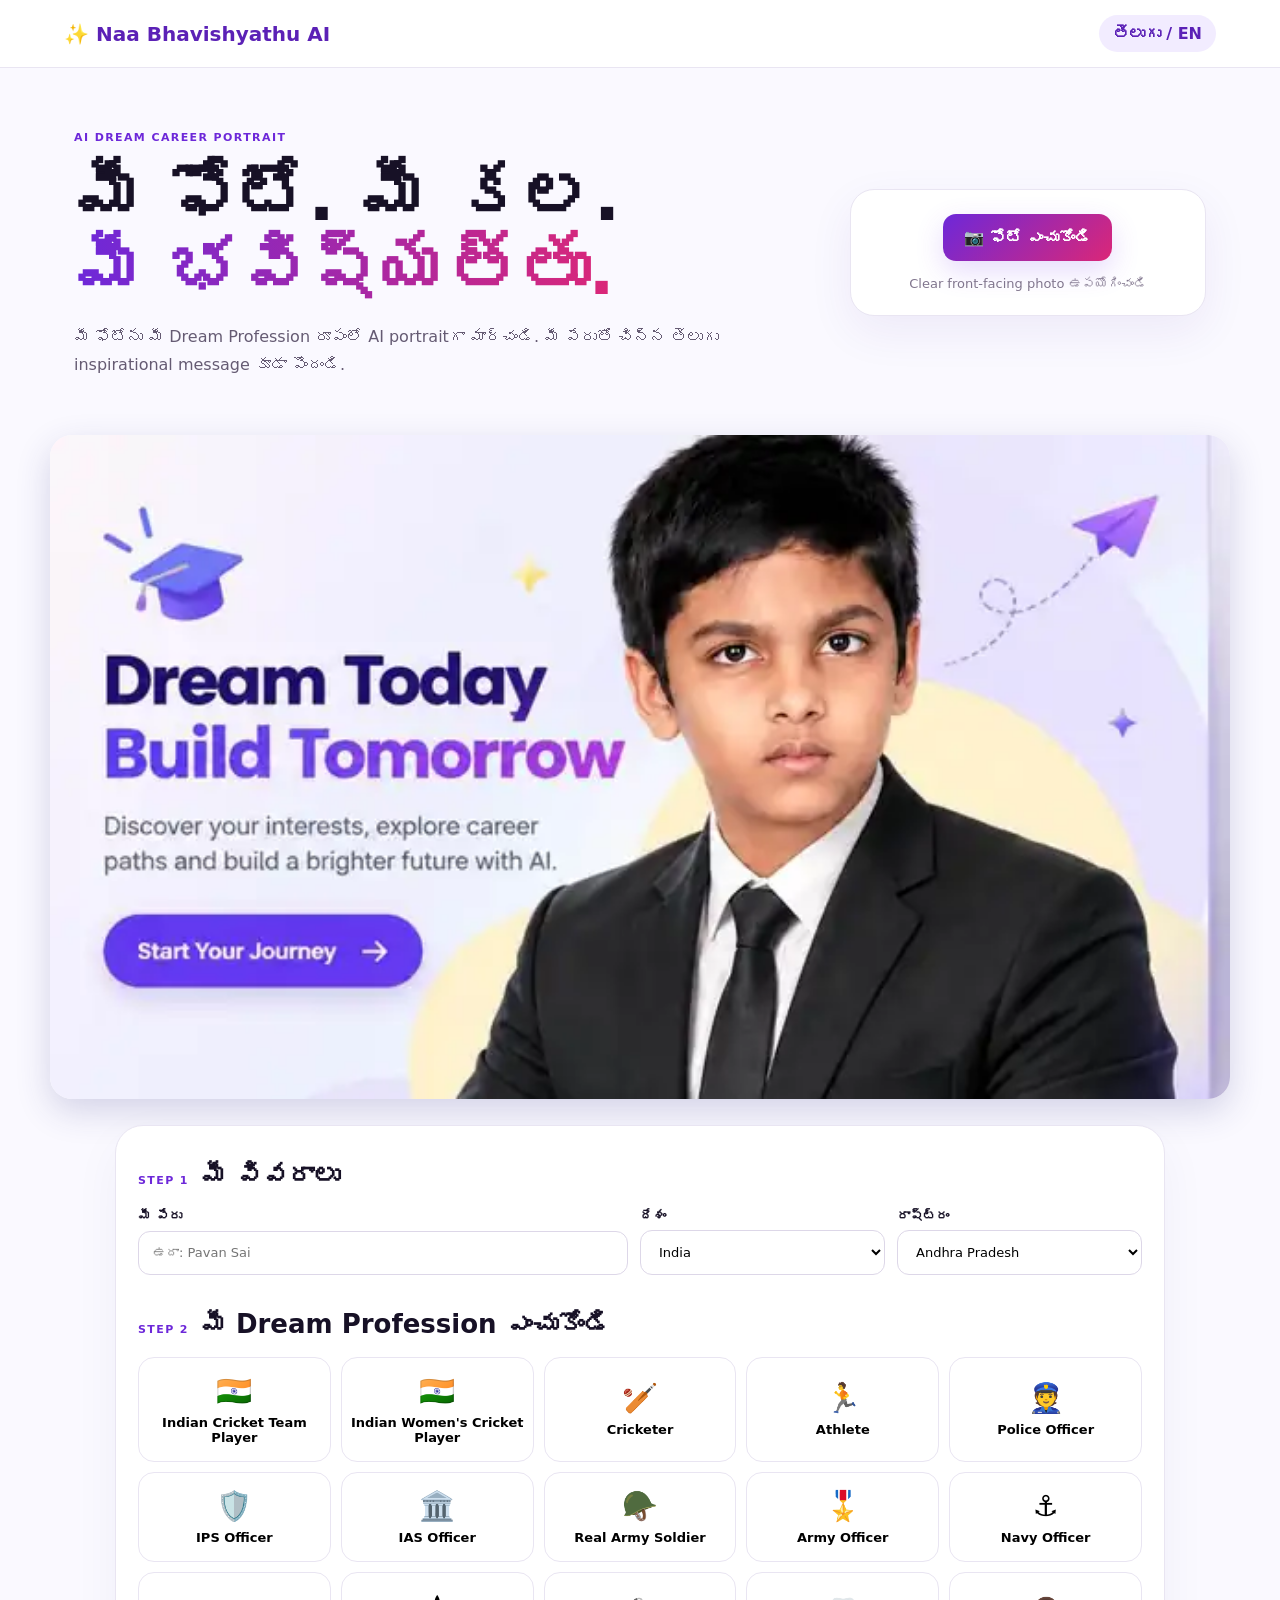
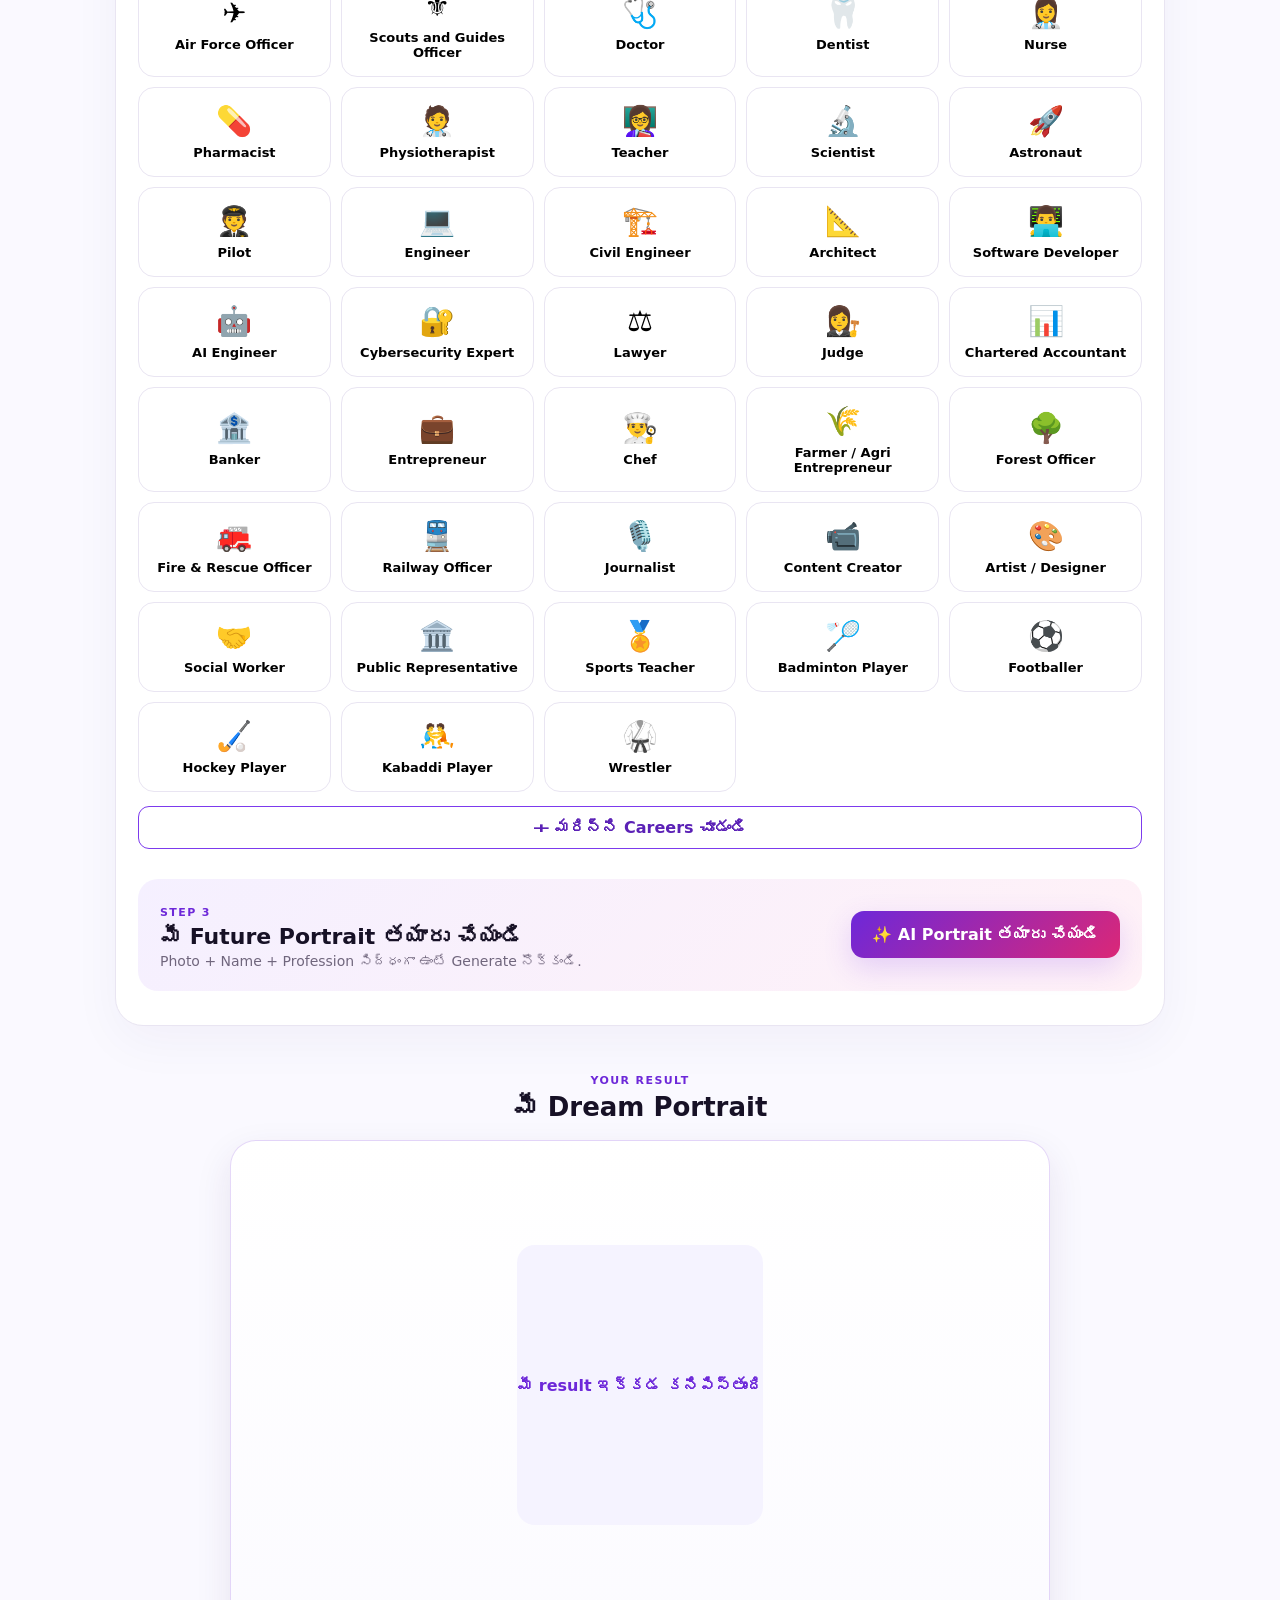
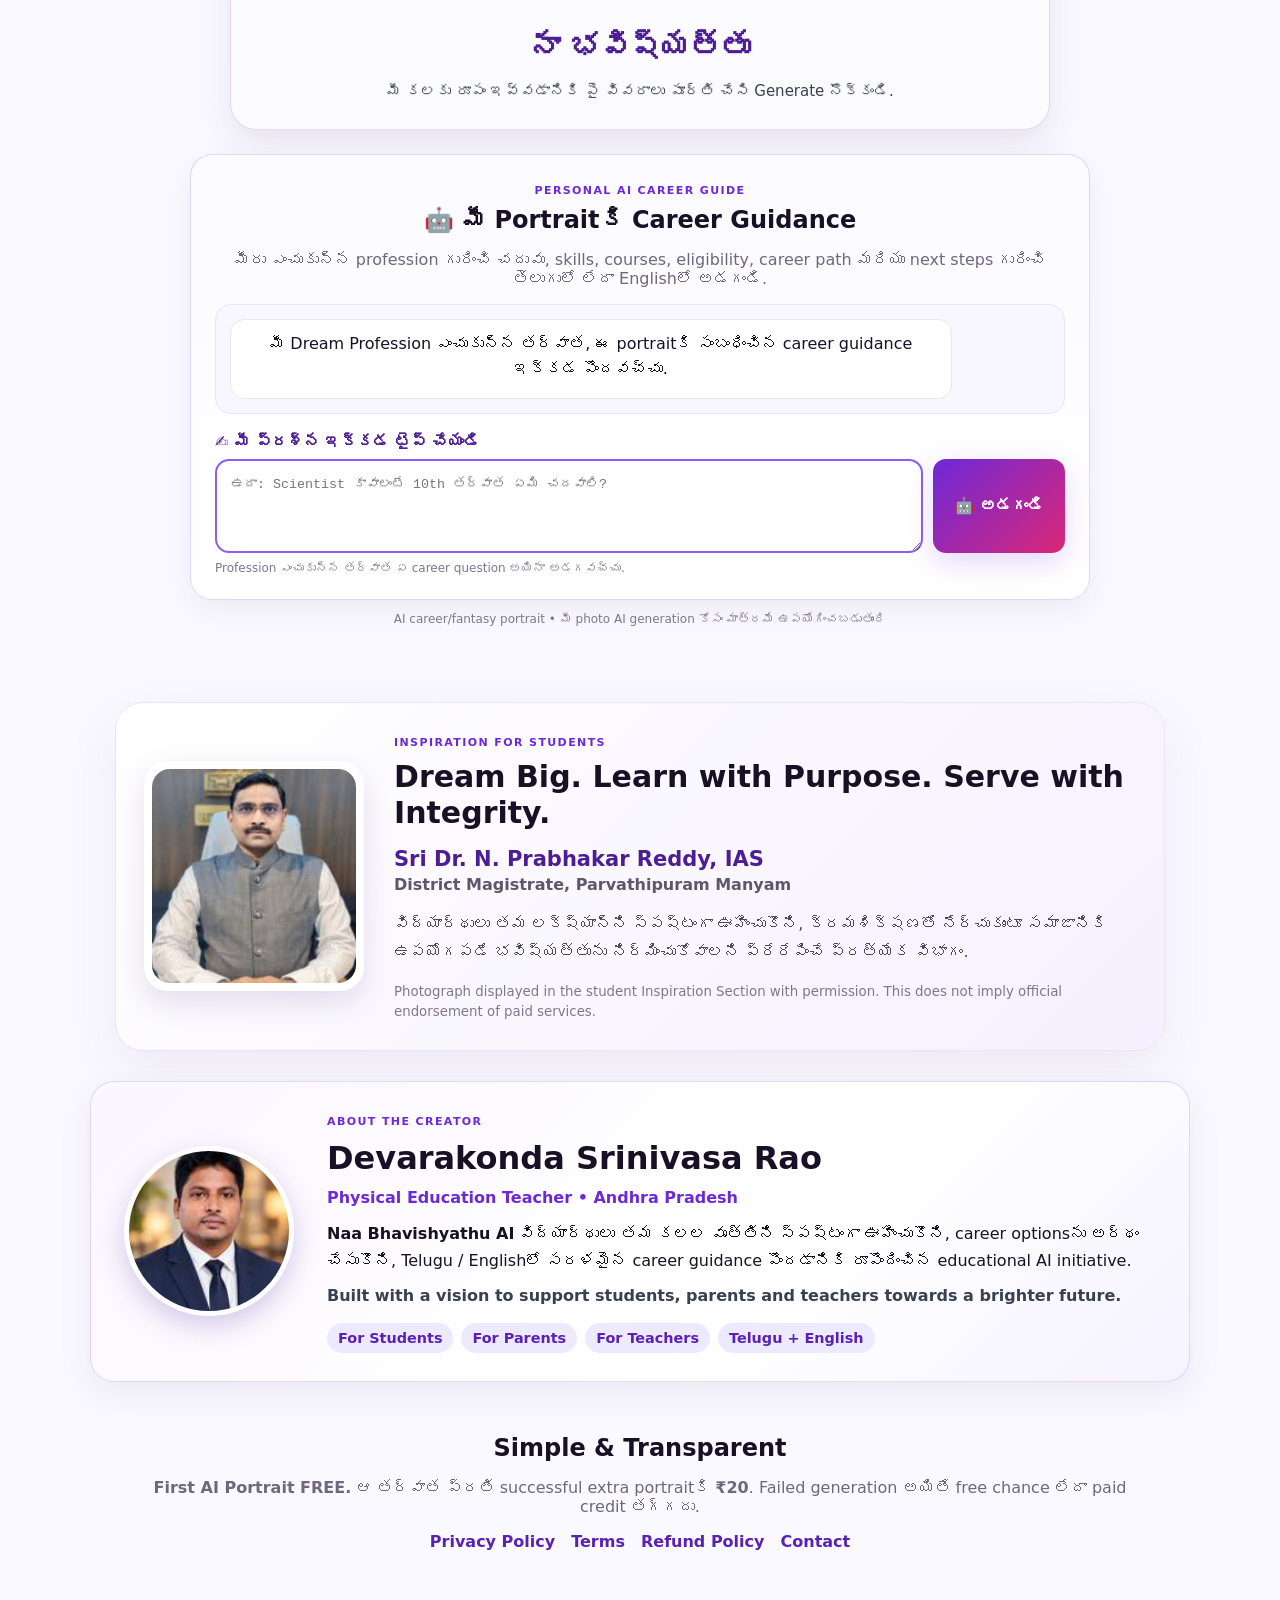
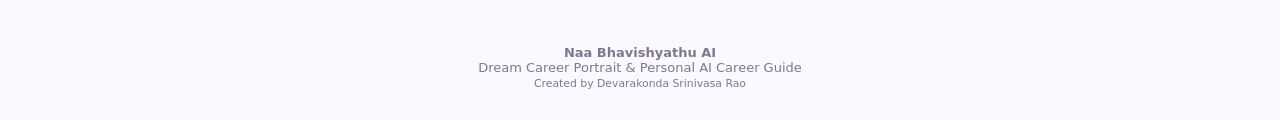
==== commit 90241a99: "Refresh updated career tile script cache version" ====
--- a/index.html
+++ b/index.html
@@ -164,7 +164,7 @@
 </section>
 </main>
 <footer><strong>Naa Bhavishyathu AI</strong><br><span>Dream Career Portrait & Personal AI Career Guide</span><br><small>Created by Devarakonda Srinivasa Rao</small></footer>
-<script src="app.js?v=20261015-2"></script>
+<script src="app.js?v=20261015-3"></script>
 <script src="careers.js?v=20261012-1"></script>
 <script src="entitlement.js?v=20261006-1"></script>
 </body></html>
